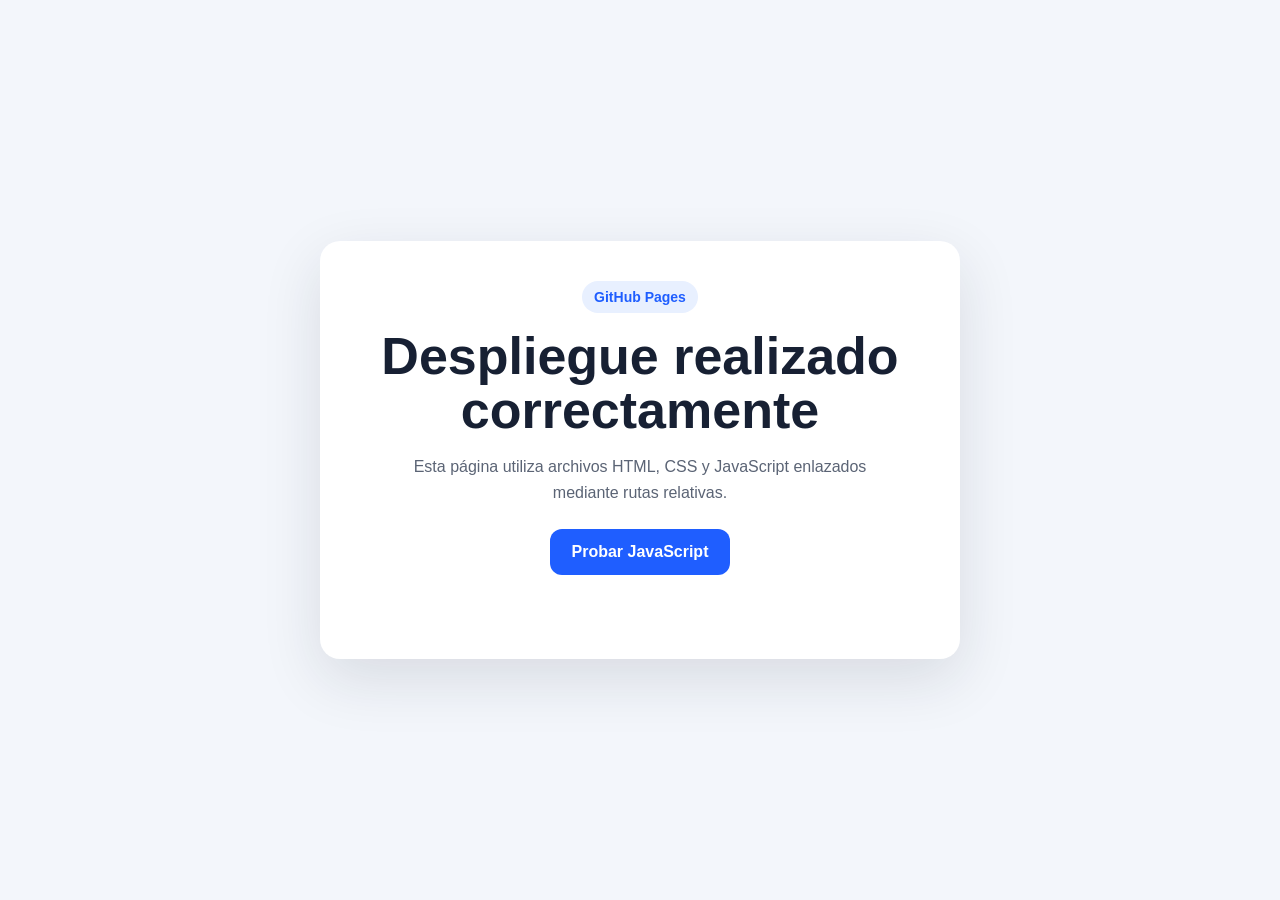
==== index.html @ d0116298 "Add files via upload" ====
<!DOCTYPE html>
<html lang="es">
<head>
  <meta charset="UTF-8">
  <meta name="viewport" content="width=device-width, initial-scale=1.0">
  <meta name="description" content="Página de prueba para desplegar en GitHub Pages">
  <title>Prueba GitHub Pages</title>

  <!-- Ruta relativa compatible con GitHub Pages -->
  <link rel="stylesheet" href="./styles.css">
</head>
<body>
  <main class="container">
    <section class="card">
      <span class="badge">GitHub Pages</span>
      <h1>Despliegue realizado correctamente</h1>
      <p>
        Esta página utiliza archivos HTML, CSS y JavaScript enlazados mediante rutas relativas.
      </p>

      <button id="testButton" type="button">
        Probar JavaScript
      </button>

      <p id="message" class="message" aria-live="polite"></p>
    </section>
  </main>

  <!-- Ruta relativa compatible con GitHub Pages -->
  <script src="./script.js"></script>
</body>
</html>
---- styles.css ----
* {
  box-sizing: border-box;
}

:root {
  font-family: Arial, Helvetica, sans-serif;
  color: #172033;
  background: #f3f6fb;
}

body {
  margin: 0;
  min-height: 100vh;
}

.container {
  min-height: 100vh;
  display: grid;
  place-items: center;
  padding: 24px;
}

.card {
  width: min(100%, 640px);
  padding: 40px;
  border-radius: 20px;
  background: #ffffff;
  box-shadow: 0 20px 60px rgba(23, 32, 51, 0.12);
  text-align: center;
}

.badge {
  display: inline-block;
  margin-bottom: 16px;
  padding: 8px 12px;
  border-radius: 999px;
  background: #e8f0ff;
  color: #1f5eff;
  font-size: 14px;
  font-weight: 700;
}

h1 {
  margin: 0 0 16px;
  font-size: clamp(32px, 6vw, 52px);
  line-height: 1.05;
}

p {
  margin: 0 auto 24px;
  max-width: 520px;
  line-height: 1.6;
  color: #5b6475;
}

button {
  padding: 14px 22px;
  border: 0;
  border-radius: 12px;
  background: #1f5eff;
  color: #ffffff;
  font-size: 16px;
  font-weight: 700;
  cursor: pointer;
}

button:hover {
  background: #174bd1;
}

button:focus-visible {
  outline: 3px solid #9bb6ff;
  outline-offset: 3px;
}

.message {
  min-height: 24px;
  margin-top: 20px;
  margin-bottom: 0;
  font-weight: 700;
  color: #16803a;
}
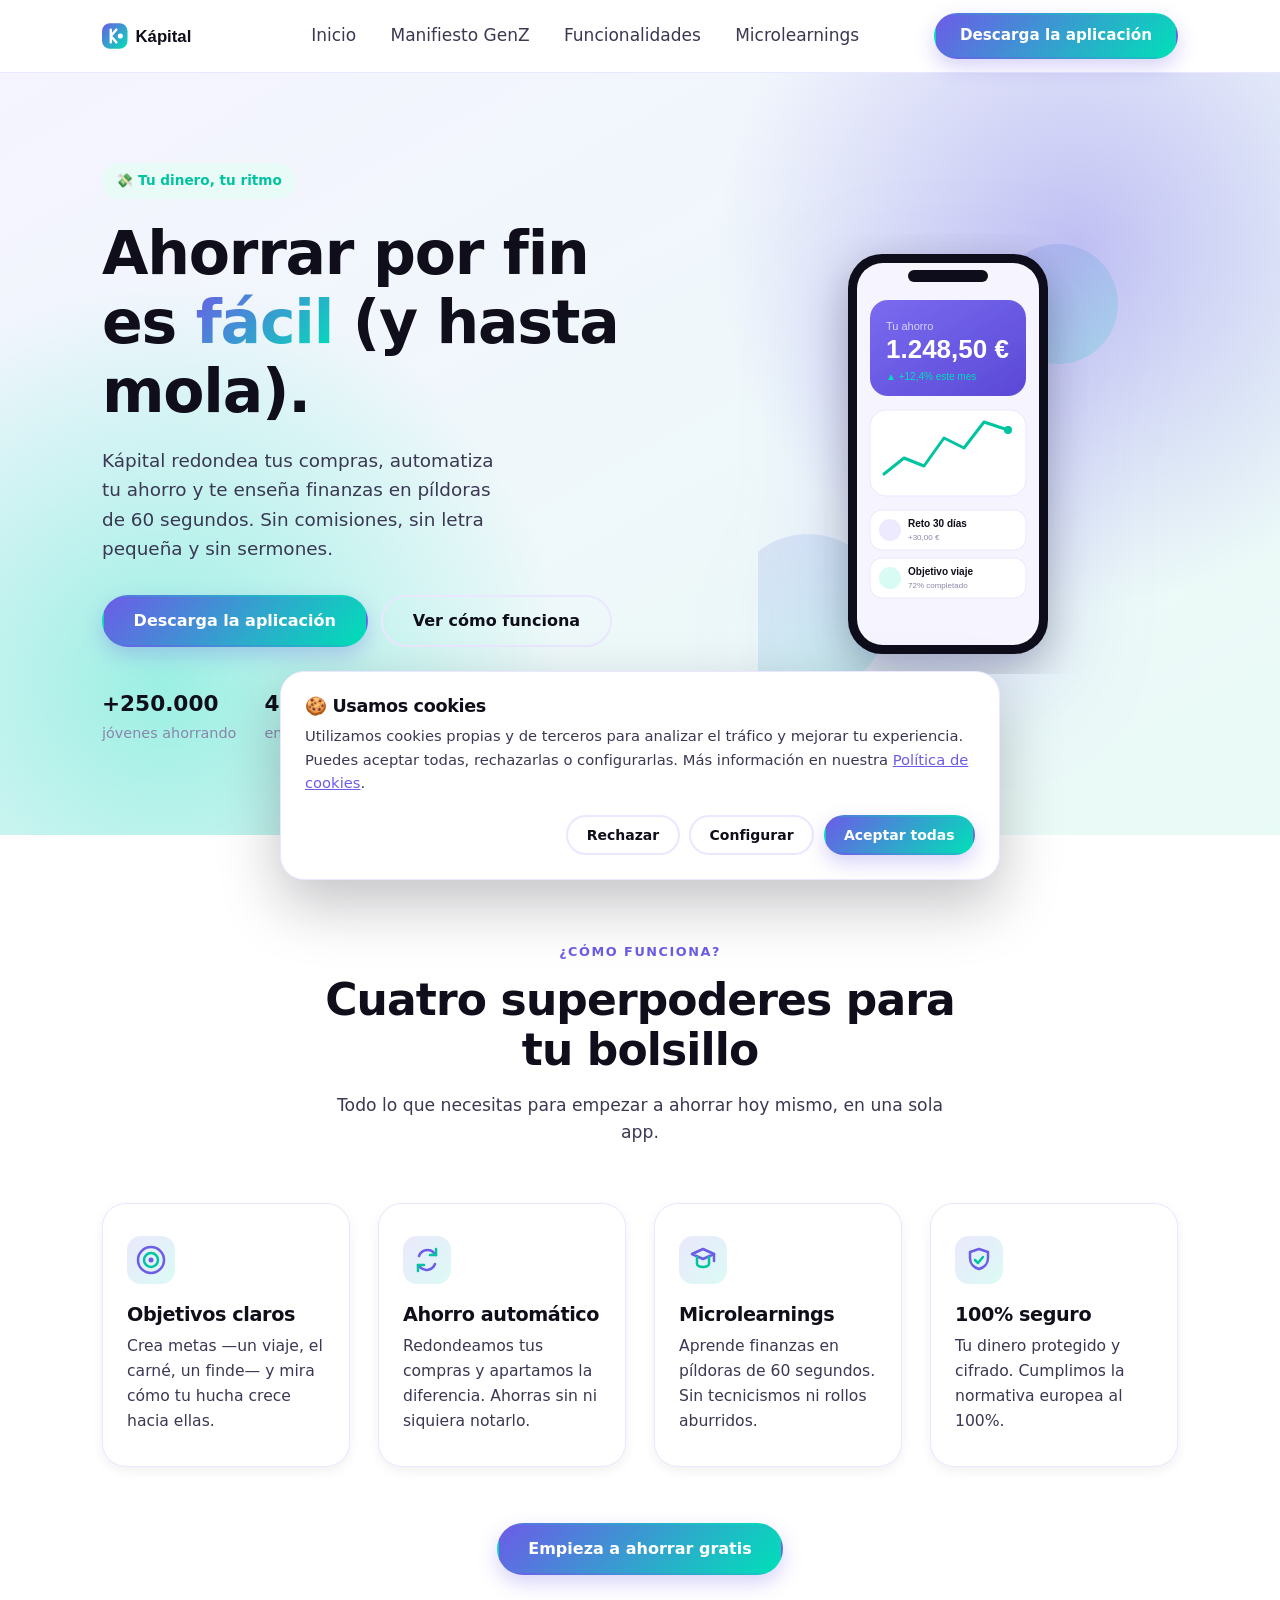
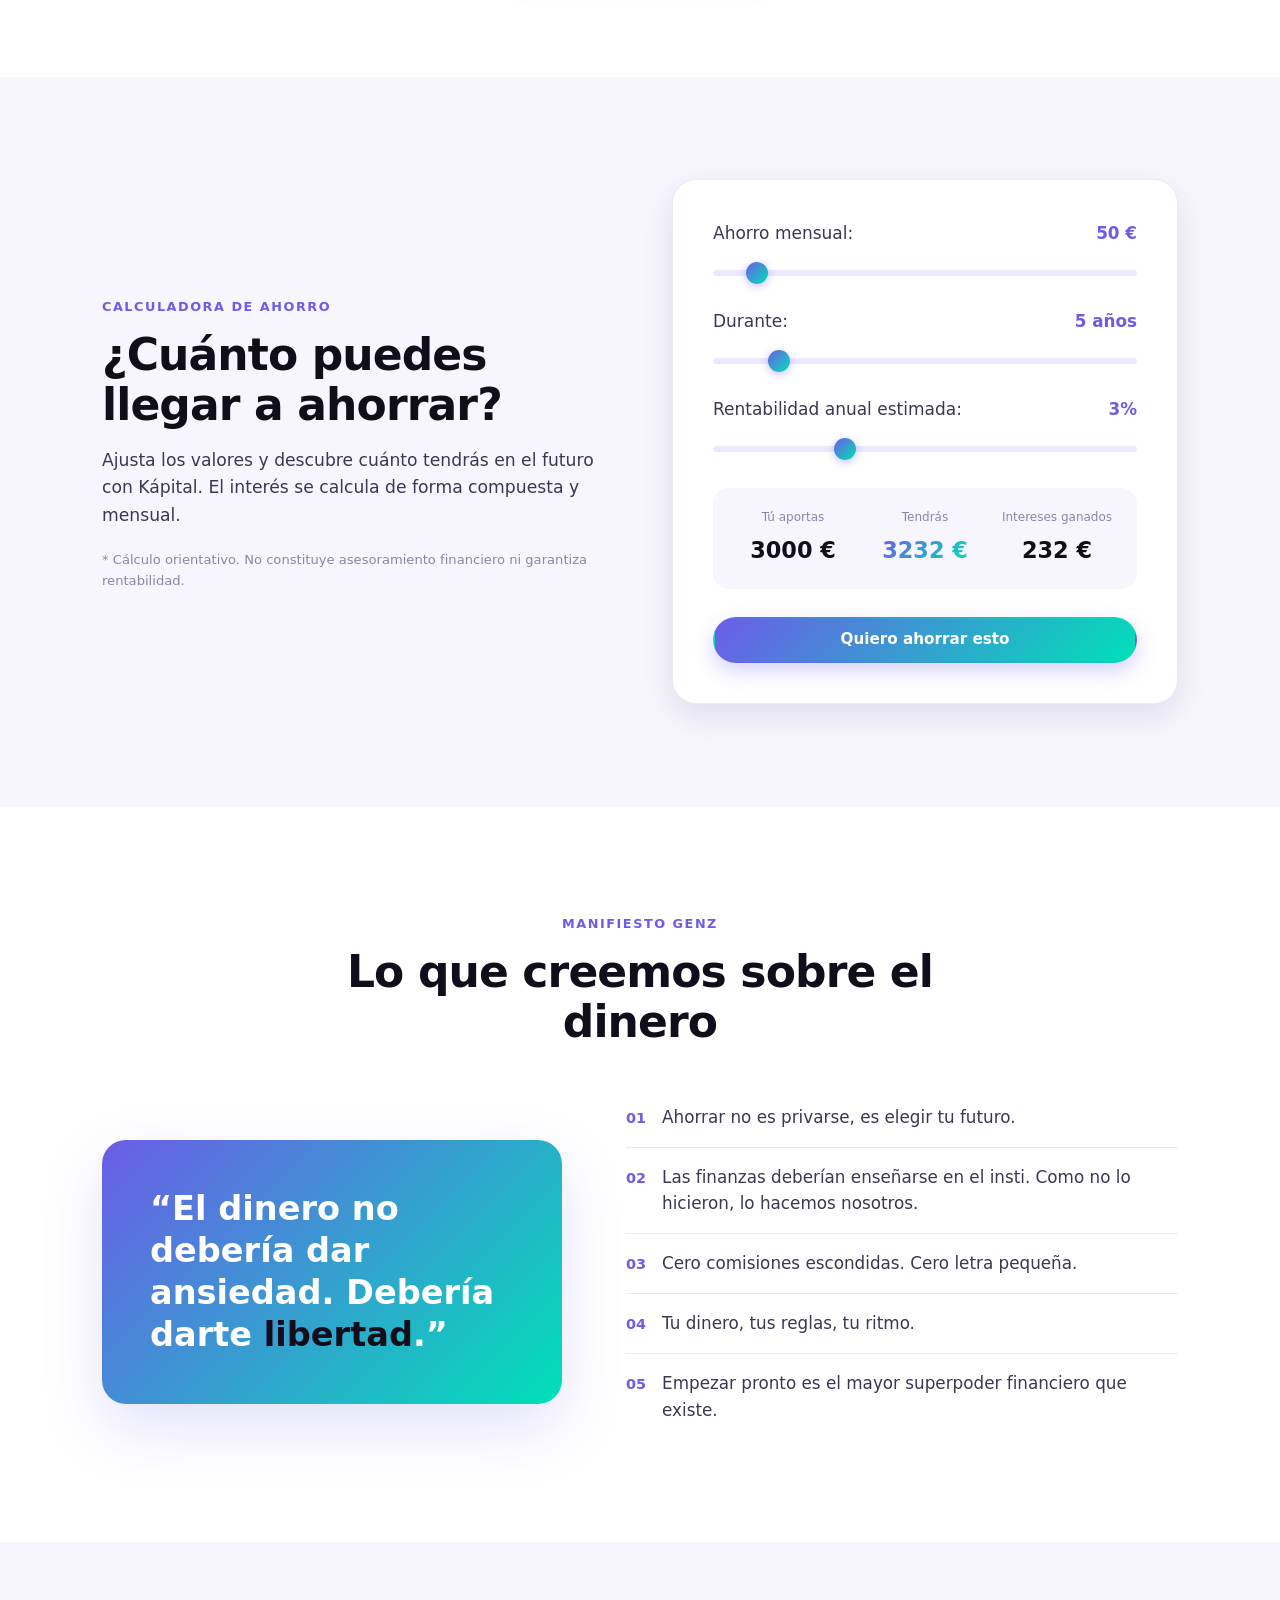
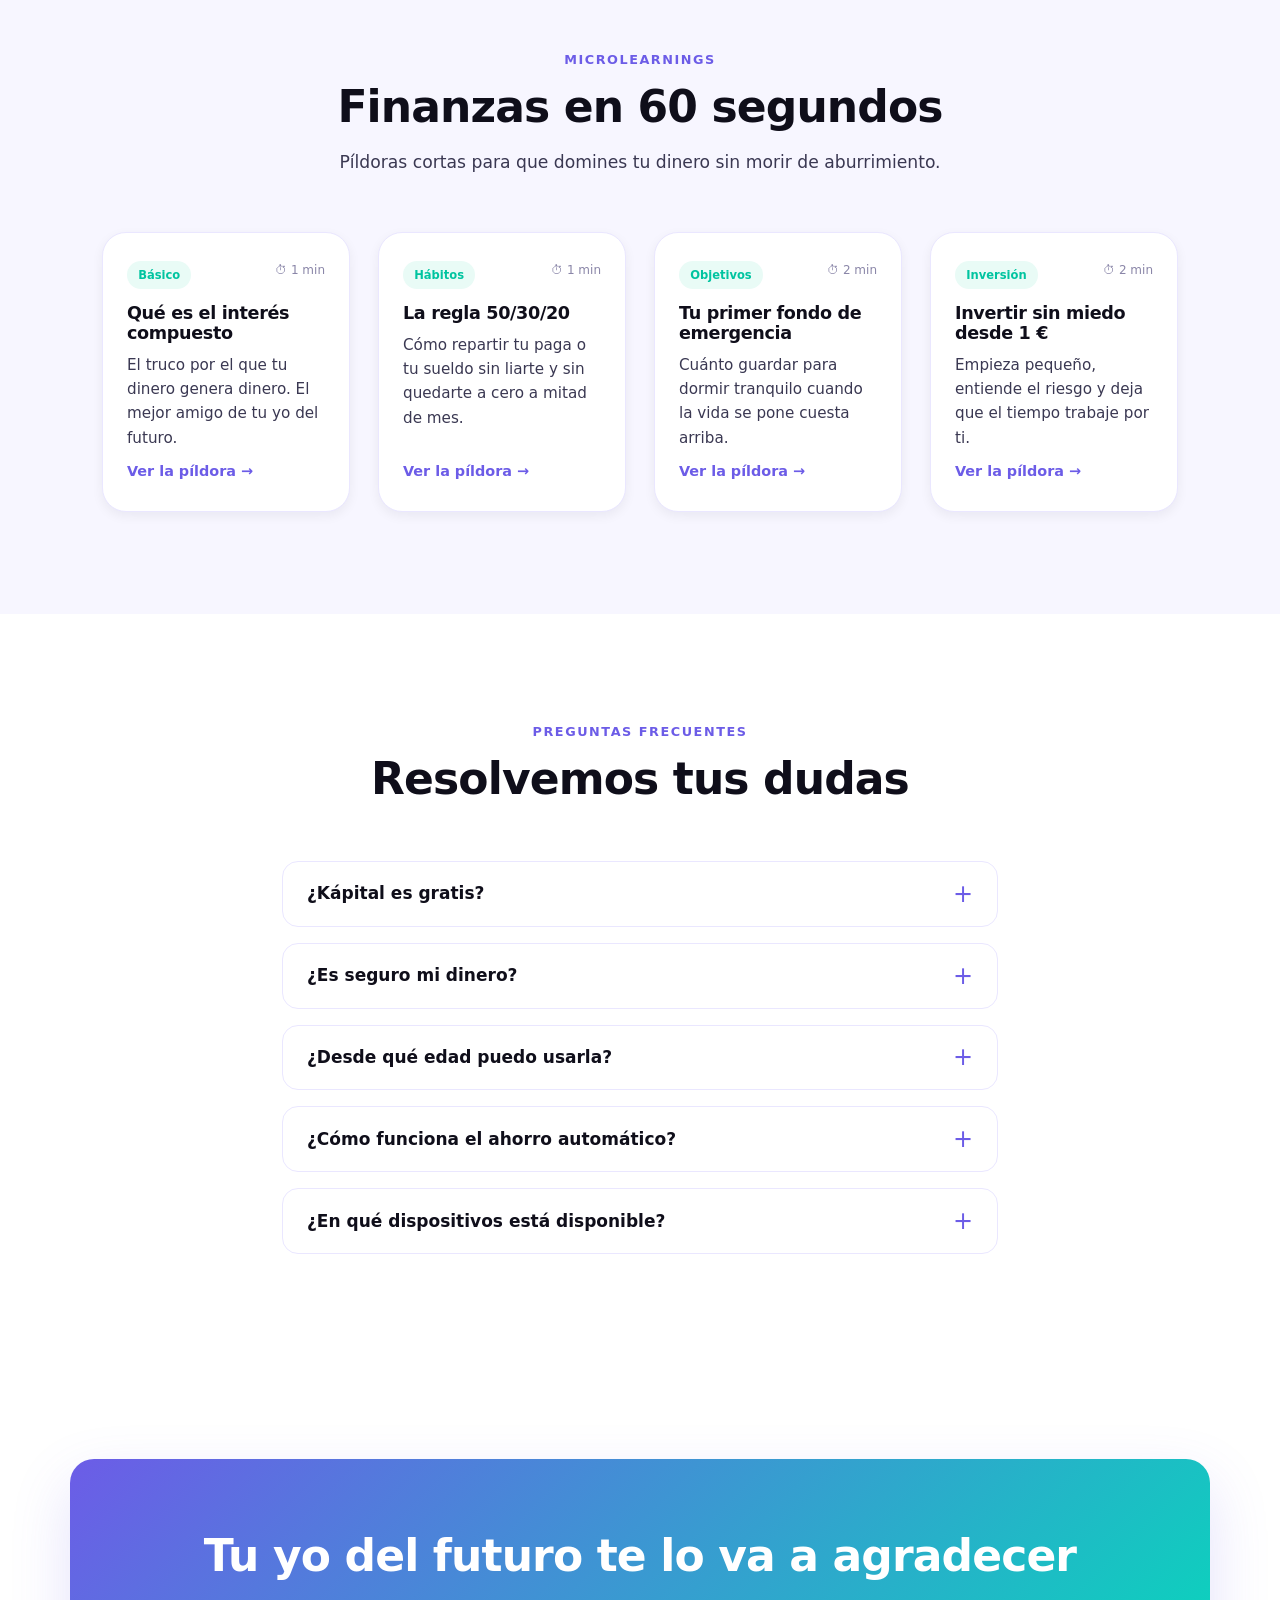
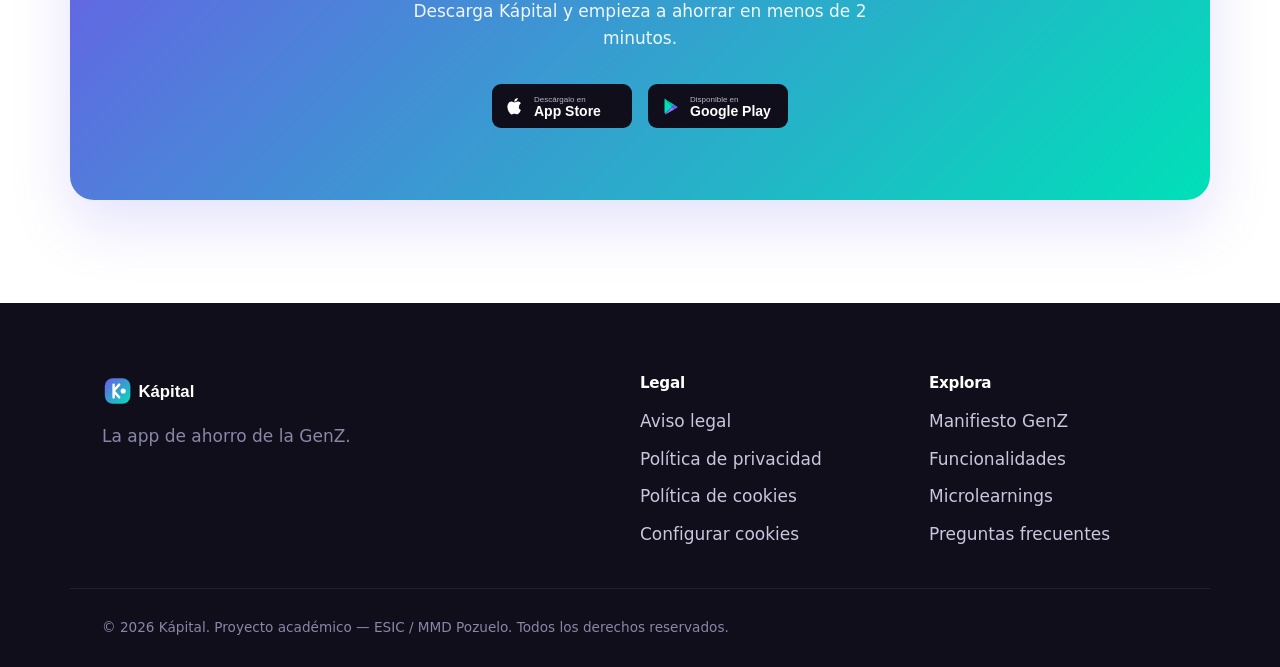
==== commit 8aa7c9ac: "Estructura completa de la landing de Kápital (app de ahorro GenZ) - index.html: one-page con header " ====
--- a/index.html
+++ b/index.html
@@ -1,32 +1,461 @@
 <!DOCTYPE html>
 <html lang="es">
 <head>
+  <!-- ===================================================================
+       META ETIQUETAS
+       =================================================================== -->
   <meta charset="UTF-8">
   <meta name="viewport" content="width=device-width, initial-scale=1.0">
-  <meta name="description" content="Página de prueba para desplegar en GitHub Pages">
-  <title>Prueba GitHub Pages</title>
-
-  <!-- Ruta relativa compatible con GitHub Pages -->
-  <link rel="stylesheet" href="./styles.css">
+  <title>Kápital — La app de ahorro para la GenZ</title>
+  <meta name="description" content="Kápital es la aplicación de ahorro pensada para la GenZ: ahorra sin darte cuenta, aprende con microlearnings y alcanza tus objetivos. Descárgala gratis.">
+  <meta name="theme-color" content="#6C5CE7">
+  <link rel="canonical" href="https://www.kapital.example/">
+
+  <!-- Open Graph / redes sociales -->
+  <meta property="og:type" content="website">
+  <meta property="og:title" content="Kápital — La app de ahorro para la GenZ">
+  <meta property="og:description" content="Ahorra sin darte cuenta, aprende con microlearnings y alcanza tus objetivos.">
+  <meta property="og:image" content="https://www.kapital.example/img/hero-app.svg">
+  <meta property="og:url" content="https://www.kapital.example/">
+  <meta name="twitter:card" content="summary_large_image">
+
+  <!-- Favicon -->
+  <link rel="icon" type="image/svg+xml" href="img/favicon.svg">
+
+  <!-- ===================================================================
+       CONSENT MODE V2 (por defecto DENEGADO — se actualiza tras el consentimiento)
+       Debe cargarse ANTES de cualquier etiqueta de Google (GA4, Ads, GTM).
+       =================================================================== -->
+  <script>
+    window.dataLayer = window.dataLayer || [];
+    function gtag(){ dataLayer.push(arguments); }
+    gtag('consent', 'default', {
+      'ad_storage': 'denied',
+      'ad_user_data': 'denied',
+      'ad_personalization': 'denied',
+      'analytics_storage': 'denied',
+      'functionality_storage': 'denied',
+      'personalization_storage': 'denied',
+      'security_storage': 'granted',
+      'wait_for_update': 500
+    });
+    gtag('set', 'ads_data_redaction', true);
+    gtag('set', 'url_passthrough', true);
+  </script>
+
+  <!-- ===================================================================
+       ANALÍTICA Y PÍXELES DE SEGUIMIENTO
+       Sustituye los identificadores de ejemplo por los reales.
+       Estas etiquetas respetan el Consent Mode configurado arriba.
+       =================================================================== -->
+
+  <!-- Google Tag Manager (recomendado) — sustituye GTM-XXXXXXX
+  <script>(function(w,d,s,l,i){w[l]=w[l]||[];w[l].push({'gtm.start':
+  new Date().getTime(),event:'gtm.js'});var f=d.getElementsByTagName(s)[0],
+  j=d.createElement(s),dl=l!='dataLayer'?'&l='+l:'';j.async=true;j.src=
+  'https://www.googletagmanager.com/gtm.js?id='+i+dl;f.parentNode.insertBefore(j,f);
+  })(window,document,'script','dataLayer','GTM-XXXXXXX');</script>
+  -->
+
+  <!-- Google Analytics 4 (alternativa a GTM) — sustituye G-XXXXXXXXXX
+  <script async src="https://www.googletagmanager.com/gtag/js?id=G-XXXXXXXXXX"></script>
+  <script>gtag('js', new Date()); gtag('config', 'G-XXXXXXXXXX');</script>
+  -->
+
+  <!-- Meta Pixel — sustituye 000000000000000
+  <script>!function(f,b,e,v,n,t,s){...};fbq('init','000000000000000');fbq('track','PageView');</script>
+  -->
+
+  <!-- ===================================================================
+       TIPOGRAFÍAS Y ESTILOS
+       =================================================================== -->
+  <!-- Cuando añadas Poppins a /fonts, descomenta este preload:
+  <link rel="preload" href="fonts/Poppins-SemiBold.woff2" as="font" type="font/woff2" crossorigin> -->
+  <link rel="stylesheet" href="css/styles.css">
 </head>
+
 <body>
-  <main class="container">
-    <section class="card">
-      <span class="badge">GitHub Pages</span>
-      <h1>Despliegue realizado correctamente</h1>
-      <p>
-        Esta página utiliza archivos HTML, CSS y JavaScript enlazados mediante rutas relativas.
-      </p>
-
-      <button id="testButton" type="button">
-        Probar JavaScript
-      </button>
-
-      <p id="message" class="message" aria-live="polite"></p>
+  <!-- Enlace de accesibilidad para saltar al contenido -->
+  <a href="#hero" class="skip-link">Saltar al contenido</a>
+
+  <!-- ===================================================================
+       HEADER / CABECERA
+       Desktop: logotipo · menú de navegación · CTA
+       Móvil:   logotipo · CTA · menú hamburguesa
+       =================================================================== -->
+  <header class="site-header" id="inicio">
+    <div class="container header__inner">
+      <a href="#hero" class="header__logo" aria-label="Inicio — Kápital">
+        <img src="img/logo.svg" alt="Kápital" width="140" height="34">
+      </a>
+
+      <nav class="nav" id="nav-principal" aria-label="Navegación principal">
+        <button class="nav__close" aria-label="Cerrar menú" data-menu-close>&times;</button>
+        <ul class="nav__list">
+          <li><a href="#hero" class="nav__link">Inicio</a></li>
+          <li><a href="#manifiesto" class="nav__link">Manifiesto GenZ</a></li>
+          <li><a href="#funcionalidades" class="nav__link">Funcionalidades</a></li>
+          <li><a href="#microlearnings" class="nav__link">Microlearnings</a></li>
+        </ul>
+      </nav>
+
+      <div class="header__actions">
+        <a href="#descarga" class="btn btn--primary header__cta">Descarga la aplicación</a>
+        <button class="nav__toggle" aria-label="Abrir menú" aria-expanded="false" aria-controls="nav-principal" data-menu-open>
+          <span></span><span></span><span></span>
+        </button>
+      </div>
+    </div>
+  </header>
+
+  <main>
+    <!-- ===================================================================
+         HERO
+         Dos columnas: texto (izquierda) + imagen (derecha)
+         =================================================================== -->
+    <section class="hero" id="hero">
+      <div class="container hero__grid">
+        <div class="hero__content">
+          <span class="badge-pill">💸 Tu dinero, tu ritmo</span>
+          <h1 class="hero__title">Ahorrar por fin es <span class="text-gradient">fácil</span> (y hasta mola).</h1>
+          <p class="hero__text">
+            Kápital redondea tus compras, automatiza tu ahorro y te enseña finanzas
+            en píldoras de 60 segundos. Sin comisiones, sin letra pequeña y sin sermones.
+          </p>
+          <div class="hero__actions">
+            <a href="#descarga" class="btn btn--primary btn--lg">Descarga la aplicación</a>
+            <a href="#funcionalidades" class="btn btn--ghost btn--lg">Ver cómo funciona</a>
+          </div>
+          <ul class="hero__proof">
+            <li><strong>+250.000</strong> jóvenes ahorrando</li>
+            <li><strong>4,8★</strong> en las tiendas</li>
+            <li><strong>0€</strong> de comisiones</li>
+          </ul>
+        </div>
+
+        <div class="hero__media">
+          <img src="img/hero-app.svg" alt="Pantalla de la aplicación Kápital mostrando el ahorro acumulado" width="360" height="440" loading="eager">
+        </div>
+      </div>
+    </section>
+
+    <!-- ===================================================================
+         ¿CÓMO FUNCIONA? / USP — 4 columnas + CTA centrado
+         Cada columna: icono · título · texto
+         =================================================================== -->
+    <section class="usp section" id="funcionalidades">
+      <div class="container">
+        <header class="section__head">
+          <span class="section__eyebrow">¿Cómo funciona?</span>
+          <h2 class="section__title">Cuatro superpoderes para tu bolsillo</h2>
+          <p class="section__subtitle">Todo lo que necesitas para empezar a ahorrar hoy mismo, en una sola app.</p>
+        </header>
+
+        <div class="usp__grid">
+          <article class="usp__card">
+            <img src="img/icon-goals.svg" alt="" class="usp__icon" width="48" height="48" aria-hidden="true">
+            <h3 class="usp__card-title">Objetivos claros</h3>
+            <p class="usp__card-text">Crea metas —un viaje, el carné, un finde— y mira cómo tu hucha crece hacia ellas.</p>
+          </article>
+
+          <article class="usp__card">
+            <img src="img/icon-auto.svg" alt="" class="usp__icon" width="48" height="48" aria-hidden="true">
+            <h3 class="usp__card-title">Ahorro automático</h3>
+            <p class="usp__card-text">Redondeamos tus compras y apartamos la diferencia. Ahorras sin ni siquiera notarlo.</p>
+          </article>
+
+          <article class="usp__card">
+            <img src="img/icon-learn.svg" alt="" class="usp__icon" width="48" height="48" aria-hidden="true">
+            <h3 class="usp__card-title">Microlearnings</h3>
+            <p class="usp__card-text">Aprende finanzas en píldoras de 60 segundos. Sin tecnicismos ni rollos aburridos.</p>
+          </article>
+
+          <article class="usp__card">
+            <img src="img/icon-secure.svg" alt="" class="usp__icon" width="48" height="48" aria-hidden="true">
+            <h3 class="usp__card-title">100% seguro</h3>
+            <p class="usp__card-text">Tu dinero protegido y cifrado. Cumplimos la normativa europea al 100%.</p>
+          </article>
+        </div>
+
+        <div class="usp__cta">
+          <a href="#descarga" class="btn btn--primary btn--lg">Empieza a ahorrar gratis</a>
+        </div>
+      </div>
+    </section>
+
+    <!-- ===================================================================
+         CALCULADORA DE AHORRO
+         =================================================================== -->
+    <section class="calc section section--alt" id="calculadora">
+      <div class="container calc__grid">
+        <div class="calc__intro">
+          <span class="section__eyebrow">Calculadora de ahorro</span>
+          <h2 class="section__title">¿Cuánto puedes llegar a ahorrar?</h2>
+          <p class="section__subtitle">
+            Ajusta los valores y descubre cuánto tendrás en el futuro con Kápital.
+            El interés se calcula de forma compuesta y mensual.
+          </p>
+          <p class="calc__disclaimer">* Cálculo orientativo. No constituye asesoramiento financiero ni garantiza rentabilidad.</p>
+        </div>
+
+        <form class="calc__panel" id="calc-form" novalidate>
+          <div class="calc__field">
+            <label for="calc-monthly">Ahorro mensual: <output id="calc-monthly-out">50 €</output></label>
+            <input type="range" id="calc-monthly" min="10" max="500" step="10" value="50">
+          </div>
+
+          <div class="calc__field">
+            <label for="calc-years">Durante: <output id="calc-years-out">5 años</output></label>
+            <input type="range" id="calc-years" min="1" max="30" step="1" value="5">
+          </div>
+
+          <div class="calc__field">
+            <label for="calc-rate">Rentabilidad anual estimada: <output id="calc-rate-out">3%</output></label>
+            <input type="range" id="calc-rate" min="0" max="10" step="0.5" value="3">
+          </div>
+
+          <div class="calc__result" aria-live="polite">
+            <div class="calc__result-item">
+              <span class="calc__result-label">Tú aportas</span>
+              <strong class="calc__result-value" id="calc-contributed">3.000 €</strong>
+            </div>
+            <div class="calc__result-item calc__result-item--highlight">
+              <span class="calc__result-label">Tendrás</span>
+              <strong class="calc__result-value" id="calc-total">3.242 €</strong>
+            </div>
+            <div class="calc__result-item">
+              <span class="calc__result-label">Intereses ganados</span>
+              <strong class="calc__result-value" id="calc-interest">242 €</strong>
+            </div>
+          </div>
+
+          <a href="#descarga" class="btn btn--primary btn--block">Quiero ahorrar esto</a>
+        </form>
+      </div>
+    </section>
+
+    <!-- ===================================================================
+         MANIFIESTO GENZ
+         =================================================================== -->
+    <section class="manifesto section" id="manifiesto">
+      <div class="container">
+        <header class="section__head">
+          <span class="section__eyebrow">Manifiesto GenZ</span>
+          <h2 class="section__title">Lo que creemos sobre el dinero</h2>
+        </header>
+
+        <div class="manifesto__grid">
+          <blockquote class="manifesto__quote">
+            <p>“El dinero no debería dar ansiedad. Debería darte <span class="text-gradient">libertad</span>.”</p>
+          </blockquote>
+          <ul class="manifesto__list">
+            <li><span>01</span> Ahorrar no es privarse, es elegir tu futuro.</li>
+            <li><span>02</span> Las finanzas deberían enseñarse en el insti. Como no lo hicieron, lo hacemos nosotros.</li>
+            <li><span>03</span> Cero comisiones escondidas. Cero letra pequeña.</li>
+            <li><span>04</span> Tu dinero, tus reglas, tu ritmo.</li>
+            <li><span>05</span> Empezar pronto es el mayor superpoder financiero que existe.</li>
+          </ul>
+        </div>
+      </div>
+    </section>
+
+    <!-- ===================================================================
+         MICROLEARNINGS
+         =================================================================== -->
+    <section class="learn section section--alt" id="microlearnings">
+      <div class="container">
+        <header class="section__head">
+          <span class="section__eyebrow">Microlearnings</span>
+          <h2 class="section__title">Finanzas en 60 segundos</h2>
+          <p class="section__subtitle">Píldoras cortas para que domines tu dinero sin morir de aburrimiento.</p>
+        </header>
+
+        <div class="learn__grid">
+          <article class="learn__card">
+            <span class="learn__tag">Básico</span>
+            <span class="learn__time">⏱ 1 min</span>
+            <h3 class="learn__title">Qué es el interés compuesto</h3>
+            <p class="learn__text">El truco por el que tu dinero genera dinero. El mejor amigo de tu yo del futuro.</p>
+            <a href="#descarga" class="learn__link">Ver la píldora →</a>
+          </article>
+
+          <article class="learn__card">
+            <span class="learn__tag">Hábitos</span>
+            <span class="learn__time">⏱ 1 min</span>
+            <h3 class="learn__title">La regla 50/30/20</h3>
+            <p class="learn__text">Cómo repartir tu paga o tu sueldo sin liarte y sin quedarte a cero a mitad de mes.</p>
+            <a href="#descarga" class="learn__link">Ver la píldora →</a>
+          </article>
+
+          <article class="learn__card">
+            <span class="learn__tag">Objetivos</span>
+            <span class="learn__time">⏱ 2 min</span>
+            <h3 class="learn__title">Tu primer fondo de emergencia</h3>
+            <p class="learn__text">Cuánto guardar para dormir tranquilo cuando la vida se pone cuesta arriba.</p>
+            <a href="#descarga" class="learn__link">Ver la píldora →</a>
+          </article>
+
+          <article class="learn__card">
+            <span class="learn__tag">Inversión</span>
+            <span class="learn__time">⏱ 2 min</span>
+            <h3 class="learn__title">Invertir sin miedo desde 1 €</h3>
+            <p class="learn__text">Empieza pequeño, entiende el riesgo y deja que el tiempo trabaje por ti.</p>
+            <a href="#descarga" class="learn__link">Ver la píldora →</a>
+          </article>
+        </div>
+      </div>
+    </section>
+
+    <!-- ===================================================================
+         PREGUNTAS FRECUENTES (acordeón)
+         =================================================================== -->
+    <section class="faq section" id="faq">
+      <div class="container container--narrow">
+        <header class="section__head">
+          <span class="section__eyebrow">Preguntas frecuentes</span>
+          <h2 class="section__title">Resolvemos tus dudas</h2>
+        </header>
+
+        <div class="faq__list">
+          <details class="faq__item">
+            <summary class="faq__question">¿Kápital es gratis?</summary>
+            <div class="faq__answer"><p>Sí. Abrir tu cuenta y ahorrar es 100% gratuito. No cobramos comisiones de mantenimiento ni por retirar tu dinero.</p></div>
+          </details>
+
+          <details class="faq__item">
+            <summary class="faq__question">¿Es seguro mi dinero?</summary>
+            <div class="faq__answer"><p>Tu dinero está protegido y cifrado, y operamos cumpliendo la normativa europea de protección de datos y de servicios de pago.</p></div>
+          </details>
+
+          <details class="faq__item">
+            <summary class="faq__question">¿Desde qué edad puedo usarla?</summary>
+            <div class="faq__answer"><p>Puedes usar Kápital a partir de los 14 años con autorización de tus tutores legales, y de forma autónoma a partir de los 18.</p></div>
+          </details>
+
+          <details class="faq__item">
+            <summary class="faq__question">¿Cómo funciona el ahorro automático?</summary>
+            <div class="faq__answer"><p>Redondeamos cada compra al euro superior y apartamos la diferencia en tu hucha. Tú decides cuándo retirarla, sin penalizaciones.</p></div>
+          </details>
+
+          <details class="faq__item">
+            <summary class="faq__question">¿En qué dispositivos está disponible?</summary>
+            <div class="faq__answer"><p>Kápital está disponible para iOS y Android. Descárgala gratis desde la App Store o Google Play.</p></div>
+          </details>
+        </div>
+      </div>
+    </section>
+
+    <!-- ===================================================================
+         CTA FINAL / DESCARGA
+         =================================================================== -->
+    <section class="download section" id="descarga">
+      <div class="container download__inner">
+        <h2 class="download__title">Tu yo del futuro te lo va a agradecer</h2>
+        <p class="download__text">Descarga Kápital y empieza a ahorrar en menos de 2 minutos.</p>
+        <div class="download__badges">
+          <a href="#" aria-label="Descargar en la App Store"><img src="img/badge-appstore.svg" alt="Descargar en la App Store" width="140" height="44"></a>
+          <a href="#" aria-label="Disponible en Google Play"><img src="img/badge-googleplay.svg" alt="Disponible en Google Play" width="140" height="44"></a>
+        </div>
+      </div>
     </section>
   </main>
 
-  <!-- Ruta relativa compatible con GitHub Pages -->
-  <script src="./script.js"></script>
+  <!-- ===================================================================
+       FOOTER / PIE DE PÁGINA
+       Logotipo · enlaces legales
+       =================================================================== -->
+  <footer class="site-footer">
+    <div class="container site-footer__inner">
+      <div class="site-footer__brand">
+        <img src="img/logo-white.svg" alt="Kápital" width="140" height="34">
+        <p class="site-footer__tagline">La app de ahorro de la GenZ.</p>
+      </div>
+
+      <nav class="site-footer__nav" aria-label="Enlaces legales">
+        <h3 class="site-footer__heading">Legal</h3>
+        <ul>
+          <li><a href="aviso-legal.html">Aviso legal</a></li>
+          <li><a href="politica-privacidad.html">Política de privacidad</a></li>
+          <li><a href="politica-cookies.html">Política de cookies</a></li>
+          <li><a href="#" data-cookie-settings>Configurar cookies</a></li>
+        </ul>
+      </nav>
+
+      <nav class="site-footer__nav" aria-label="Navegación">
+        <h3 class="site-footer__heading">Explora</h3>
+        <ul>
+          <li><a href="#manifiesto">Manifiesto GenZ</a></li>
+          <li><a href="#funcionalidades">Funcionalidades</a></li>
+          <li><a href="#microlearnings">Microlearnings</a></li>
+          <li><a href="#faq">Preguntas frecuentes</a></li>
+        </ul>
+      </nav>
+    </div>
+
+    <div class="container site-footer__bottom">
+      <p>&copy; <span id="year">2026</span> Kápital. Proyecto académico — ESIC / MMD Pozuelo. Todos los derechos reservados.</p>
+    </div>
+  </footer>
+
+  <!-- ===================================================================
+       BANNER DE COOKIES (RGPD + Consent Mode V2)
+       =================================================================== -->
+  <div class="cookie-banner" id="cookie-banner" role="dialog" aria-live="polite" aria-label="Aviso de cookies" hidden>
+    <div class="cookie-banner__inner">
+      <div class="cookie-banner__text">
+        <h2 class="cookie-banner__title">🍪 Usamos cookies</h2>
+        <p>
+          Utilizamos cookies propias y de terceros para analizar el tráfico y mejorar tu experiencia.
+          Puedes aceptar todas, rechazarlas o configurarlas. Más información en nuestra
+          <a href="politica-cookies.html">Política de cookies</a>.
+        </p>
+      </div>
+      <div class="cookie-banner__actions">
+        <button class="btn btn--ghost" data-cookie="reject">Rechazar</button>
+        <button class="btn btn--ghost" data-cookie="settings">Configurar</button>
+        <button class="btn btn--primary" data-cookie="accept">Aceptar todas</button>
+      </div>
+    </div>
+
+    <!-- Panel de configuración granular -->
+    <div class="cookie-settings" id="cookie-settings" hidden>
+      <h3 class="cookie-settings__title">Configura tus preferencias</h3>
+      <label class="cookie-settings__row">
+        <span>
+          <strong>Necesarias</strong>
+          <small>Imprescindibles para el funcionamiento del sitio. No se pueden desactivar.</small>
+        </span>
+        <input type="checkbox" checked disabled>
+      </label>
+      <label class="cookie-settings__row">
+        <span>
+          <strong>Analíticas</strong>
+          <small>Nos ayudan a entender cómo usas la web (analytics_storage).</small>
+        </span>
+        <input type="checkbox" data-consent="analytics_storage">
+      </label>
+      <label class="cookie-settings__row">
+        <span>
+          <strong>Marketing</strong>
+          <small>Publicidad personalizada (ad_storage, ad_user_data, ad_personalization).</small>
+        </span>
+        <input type="checkbox" data-consent="ad_storage">
+      </label>
+      <label class="cookie-settings__row">
+        <span>
+          <strong>Personalización</strong>
+          <small>Recuerdan tus preferencias (personalization_storage, functionality_storage).</small>
+        </span>
+        <input type="checkbox" data-consent="personalization_storage">
+      </label>
+      <div class="cookie-settings__actions">
+        <button class="btn btn--primary" data-cookie="save">Guardar preferencias</button>
+      </div>
+    </div>
+  </div>
+
+  <!-- Scripts -->
+  <script src="js/cookies.js"></script>
+  <script src="js/main.js"></script>
 </body>
 </html>
--- a/css/styles.css
+++ b/css/styles.css
@@ -0,0 +1,447 @@
+/* ===================================================================
+   KÁPITAL — Hoja de estilos principal
+   Índice:
+   1. Tipografías (@font-face)
+   2. Variables (custom properties)
+   3. Reset y base
+   4. Utilidades y layout
+   5. Botones
+   6. Header y navegación
+   7. Hero
+   8. USP / ¿Cómo funciona?
+   9. Calculadora
+   10. Manifiesto
+   11. Microlearnings
+   12. FAQ
+   13. Descarga (CTA final)
+   14. Footer
+   15. Banner de cookies
+   16. Responsive
+   =================================================================== */
+
+/* 1. TIPOGRAFÍAS ----------------------------------------------------
+   Coloca los archivos .woff2 en la carpeta /fonts y descomenta.
+   Mientras tanto se usa una pila de fuentes del sistema muy legible. */
+/*
+@font-face {
+  font-family: 'Poppins';
+  src: url('../fonts/Poppins-Regular.woff2') format('woff2');
+  font-weight: 400; font-style: normal; font-display: swap;
+}
+@font-face {
+  font-family: 'Poppins';
+  src: url('../fonts/Poppins-SemiBold.woff2') format('woff2');
+  font-weight: 600; font-style: normal; font-display: swap;
+}
+@font-face {
+  font-family: 'Poppins';
+  src: url('../fonts/Poppins-Bold.woff2') format('woff2');
+  font-weight: 700; font-style: normal; font-display: swap;
+}
+*/
+
+/* 2. VARIABLES ------------------------------------------------------ */
+:root {
+  --purple: #6C5CE7;
+  --purple-dark: #5A49D6;
+  --mint: #00E0B8;
+  --mint-dark: #00C4A0;
+  --ink: #0F0E1A;
+  --ink-soft: #3A3852;
+  --muted: #8A86A8;
+  --line: #EAE7FF;
+  --bg: #FFFFFF;
+  --bg-alt: #F7F6FF;
+  --bg-mint: #E9FBF6;
+  --white: #FFFFFF;
+
+  --gradient: linear-gradient(135deg, var(--purple) 0%, var(--mint) 100%);
+
+  --font: 'Poppins', system-ui, -apple-system, 'Segoe UI', Roboto, Helvetica, Arial, sans-serif;
+
+  --radius: 16px;
+  --radius-lg: 24px;
+  --radius-pill: 999px;
+  --shadow-sm: 0 4px 12px rgba(15, 14, 26, 0.06);
+  --shadow: 0 12px 32px rgba(15, 14, 26, 0.10);
+  --shadow-lg: 0 24px 60px rgba(108, 92, 231, 0.18);
+
+  --container: 1140px;
+  --gap: clamp(1rem, 3vw, 2rem);
+  --section-y: clamp(3.5rem, 8vw, 6.5rem);
+}
+
+/* 3. RESET Y BASE --------------------------------------------------- */
+*, *::before, *::after { box-sizing: border-box; }
+* { margin: 0; }
+
+html { scroll-behavior: smooth; -webkit-text-size-adjust: 100%; }
+
+body {
+  font-family: var(--font);
+  color: var(--ink);
+  background: var(--bg);
+  line-height: 1.6;
+  font-size: clamp(1rem, 0.96rem + 0.2vw, 1.0625rem);
+  -webkit-font-smoothing: antialiased;
+  text-rendering: optimizeLegibility;
+}
+
+img { max-width: 100%; display: block; height: auto; }
+a { color: inherit; text-decoration: none; }
+button { font: inherit; cursor: pointer; }
+
+h1, h2, h3 { line-height: 1.15; font-weight: 700; letter-spacing: -0.02em; }
+
+:focus-visible { outline: 3px solid var(--purple); outline-offset: 3px; border-radius: 4px; }
+
+.skip-link {
+  position: absolute; left: -999px; top: 0; z-index: 1000;
+  background: var(--ink); color: #fff; padding: .75rem 1.25rem; border-radius: 0 0 8px 0;
+}
+.skip-link:focus { left: 0; }
+
+.text-gradient {
+  background: var(--gradient);
+  -webkit-background-clip: text; background-clip: text;
+  -webkit-text-fill-color: transparent; color: transparent;
+}
+
+/* 4. UTILIDADES Y LAYOUT ------------------------------------------- */
+.container {
+  width: 100%;
+  max-width: var(--container);
+  margin-inline: auto;
+  padding-inline: clamp(1.25rem, 4vw, 2rem);
+}
+.container--narrow { max-width: 780px; }
+
+.section { padding-block: var(--section-y); }
+.section--alt { background: var(--bg-alt); }
+
+.section__head { text-align: center; max-width: 640px; margin: 0 auto clamp(2rem, 5vw, 3.5rem); }
+.section__eyebrow {
+  display: inline-block; font-weight: 600; font-size: .8rem; letter-spacing: .12em;
+  text-transform: uppercase; color: var(--purple); margin-bottom: .75rem;
+}
+.section__title { font-size: clamp(1.75rem, 1.2rem + 2.4vw, 2.75rem); }
+.section__subtitle { color: var(--ink-soft); margin-top: 1rem; font-size: 1.075rem; }
+
+.badge-pill {
+  display: inline-flex; align-items: center; gap: .4rem;
+  background: var(--bg-mint); color: var(--mint-dark);
+  font-weight: 600; font-size: .85rem;
+  padding: .45rem .9rem; border-radius: var(--radius-pill);
+}
+
+/* 5. BOTONES -------------------------------------------------------- */
+.btn {
+  display: inline-flex; align-items: center; justify-content: center; gap: .5rem;
+  font-weight: 600; font-size: .95rem; line-height: 1;
+  padding: .85rem 1.5rem; border: 2px solid transparent; border-radius: var(--radius-pill);
+  transition: transform .15s ease, box-shadow .2s ease, background .2s ease, color .2s ease;
+  white-space: nowrap;
+}
+.btn:hover { transform: translateY(-2px); }
+.btn:active { transform: translateY(0); }
+
+.btn--primary { background: var(--gradient); color: #fff; box-shadow: 0 8px 20px rgba(108,92,231,.28); }
+.btn--primary:hover { box-shadow: var(--shadow-lg); }
+
+.btn--ghost { background: transparent; color: var(--ink); border-color: var(--line); }
+.btn--ghost:hover { border-color: var(--purple); color: var(--purple); }
+
+.btn--lg { padding: 1rem 1.85rem; font-size: 1rem; }
+.btn--block { width: 100%; }
+
+/* 6. HEADER Y NAVEGACIÓN ------------------------------------------- */
+.site-header {
+  position: sticky; top: 0; z-index: 100;
+  background: rgba(255,255,255,.96);
+  border-bottom: 1px solid var(--line);
+}
+/* Nota: se evita `backdrop-filter` a propósito. Cualquier filtro/transform en
+   la cabecera convertiría a esta en el bloque contenedor de sus descendientes
+   `position: fixed` (el menú móvil), rompiendo el overlay a pantalla completa. */
+.header__inner {
+  display: flex; align-items: center; justify-content: space-between; gap: 1.5rem;
+  min-height: 72px;
+}
+.header__logo img { height: 32px; width: auto; }
+.header__actions { display: flex; align-items: center; gap: 1rem; }
+
+.nav__list { display: flex; align-items: center; gap: .35rem; list-style: none; padding: 0; }
+.nav__link {
+  display: block; padding: .55rem .9rem; border-radius: var(--radius-pill);
+  font-weight: 500; color: var(--ink-soft); transition: background .2s, color .2s;
+}
+.nav__link:hover { background: var(--bg-alt); color: var(--purple); }
+
+.nav__toggle { display: none; }
+.nav__close { display: none; }
+
+/* 7. HERO ----------------------------------------------------------- */
+.hero {
+  background-image: url('../img/hero-bg.svg');
+  background-size: cover; background-position: center;
+  padding-block: clamp(3rem, 7vw, 6rem);
+}
+.hero__grid {
+  display: grid; grid-template-columns: 1.05fr .95fr; align-items: center; gap: clamp(2rem, 5vw, 4rem);
+}
+.hero__title { font-size: clamp(2.1rem, 1.2rem + 3.6vw, 3.75rem); margin: 1.25rem 0; }
+.hero__text { font-size: 1.15rem; color: var(--ink-soft); max-width: 34ch; }
+.hero__actions { display: flex; flex-wrap: wrap; gap: .85rem; margin-top: 2rem; }
+.hero__proof {
+  display: flex; flex-wrap: wrap; gap: 1.75rem; list-style: none; padding: 0; margin-top: 2.5rem;
+  color: var(--muted); font-size: .9rem;
+}
+.hero__proof strong { display: block; color: var(--ink); font-size: 1.35rem; }
+.hero__media { display: flex; justify-content: center; }
+.hero__media img { filter: drop-shadow(0 30px 50px rgba(108,92,231,.22)); }
+
+/* 8. USP ------------------------------------------------------------ */
+.usp__grid {
+  display: grid; grid-template-columns: repeat(4, 1fr); gap: clamp(1rem, 2.5vw, 1.75rem);
+}
+.usp__card {
+  background: var(--bg); border: 1px solid var(--line); border-radius: var(--radius-lg);
+  padding: 2rem 1.5rem; box-shadow: var(--shadow-sm);
+  transition: transform .2s ease, box-shadow .2s ease;
+}
+.usp__card:hover { transform: translateY(-6px); box-shadow: var(--shadow); }
+.usp__icon { width: 48px; height: 48px; margin-bottom: 1.25rem; }
+.usp__card-title { font-size: 1.2rem; margin-bottom: .5rem; }
+.usp__card-text { color: var(--ink-soft); font-size: .975rem; }
+.usp__cta { text-align: center; margin-top: clamp(2.5rem, 5vw, 3.5rem); }
+
+/* 9. CALCULADORA --------------------------------------------------- */
+.calc__grid {
+  display: grid; grid-template-columns: 1fr 1fr; align-items: center; gap: clamp(2rem, 5vw, 4rem);
+}
+.calc__disclaimer { color: var(--muted); font-size: .82rem; margin-top: 1.25rem; }
+.calc__panel {
+  background: var(--white); border: 1px solid var(--line); border-radius: var(--radius-lg);
+  padding: clamp(1.5rem, 4vw, 2.5rem); box-shadow: var(--shadow);
+}
+.calc__field { margin-bottom: 1.5rem; }
+.calc__field label {
+  display: flex; justify-content: space-between; align-items: baseline;
+  font-weight: 500; margin-bottom: .6rem; color: var(--ink-soft);
+}
+.calc__field output { font-weight: 700; color: var(--purple); font-size: 1.05rem; }
+
+input[type="range"] {
+  -webkit-appearance: none; appearance: none; width: 100%; height: 6px;
+  background: var(--line); border-radius: var(--radius-pill); outline-offset: 6px;
+}
+input[type="range"]::-webkit-slider-thumb {
+  -webkit-appearance: none; appearance: none; width: 22px; height: 22px; border-radius: 50%;
+  background: var(--gradient); cursor: pointer; box-shadow: 0 2px 8px rgba(108,92,231,.4);
+}
+input[type="range"]::-moz-range-thumb {
+  width: 22px; height: 22px; border: none; border-radius: 50%;
+  background: var(--purple); cursor: pointer;
+}
+
+.calc__result {
+  display: grid; grid-template-columns: repeat(3, 1fr); gap: .75rem;
+  background: var(--bg-alt); border-radius: var(--radius); padding: 1.25rem; margin: 1.75rem 0;
+}
+.calc__result-item { text-align: center; }
+.calc__result-label { display: block; font-size: .75rem; color: var(--muted); margin-bottom: .35rem; }
+.calc__result-value { font-size: clamp(1.1rem, 2.5vw, 1.4rem); }
+.calc__result-item--highlight .calc__result-value {
+  background: var(--gradient); -webkit-background-clip: text; background-clip: text;
+  -webkit-text-fill-color: transparent; color: transparent;
+}
+
+/* 10. MANIFIESTO --------------------------------------------------- */
+.manifesto__grid {
+  display: grid; grid-template-columns: 1fr 1.2fr; gap: clamp(2rem, 5vw, 4rem); align-items: center;
+}
+.manifesto__quote {
+  background: var(--gradient); color: #fff; border-radius: var(--radius-lg);
+  padding: clamp(2rem, 5vw, 3rem); box-shadow: var(--shadow-lg);
+}
+.manifesto__quote p { font-size: clamp(1.5rem, 1rem + 2vw, 2.1rem); font-weight: 700; line-height: 1.25; }
+.manifesto__quote .text-gradient { -webkit-text-fill-color: #0F0E1A; color: #0F0E1A; }
+.manifesto__list { list-style: none; padding: 0; display: grid; gap: 1rem; }
+.manifesto__list li {
+  display: flex; gap: 1rem; align-items: baseline;
+  font-size: 1.05rem; color: var(--ink-soft); padding-bottom: 1rem; border-bottom: 1px solid var(--line);
+}
+.manifesto__list li:last-child { border-bottom: none; }
+.manifesto__list span { font-weight: 700; color: var(--purple); font-size: .9rem; }
+
+/* 11. MICROLEARNINGS ----------------------------------------------- */
+.learn__grid { display: grid; grid-template-columns: repeat(4, 1fr); gap: clamp(1rem, 2.5vw, 1.75rem); }
+.learn__card {
+  position: relative; background: var(--bg); border: 1px solid var(--line);
+  border-radius: var(--radius-lg); padding: 1.75rem 1.5rem;
+  display: flex; flex-direction: column; gap: .6rem; box-shadow: var(--shadow-sm);
+  transition: transform .2s ease, box-shadow .2s ease;
+}
+.learn__card:hover { transform: translateY(-6px); box-shadow: var(--shadow); }
+.learn__tag {
+  align-self: flex-start; background: var(--bg-mint); color: var(--mint-dark);
+  font-size: .72rem; font-weight: 600; padding: .3rem .7rem; border-radius: var(--radius-pill);
+}
+.learn__time { position: absolute; top: 1.75rem; right: 1.5rem; font-size: .75rem; color: var(--muted); }
+.learn__title { font-size: 1.1rem; margin-top: .25rem; }
+.learn__text { color: var(--ink-soft); font-size: .95rem; flex-grow: 1; }
+.learn__link { font-weight: 600; color: var(--purple); font-size: .9rem; }
+.learn__link:hover { text-decoration: underline; }
+
+/* 12. FAQ ----------------------------------------------------------- */
+.faq__list { display: grid; gap: 1rem; }
+.faq__item {
+  background: var(--bg); border: 1px solid var(--line); border-radius: var(--radius);
+  overflow: hidden; transition: box-shadow .2s;
+}
+.faq__item[open] { box-shadow: var(--shadow-sm); }
+.faq__question {
+  list-style: none; cursor: pointer; padding: 1.15rem 1.5rem; font-weight: 600;
+  display: flex; justify-content: space-between; align-items: center; gap: 1rem;
+}
+.faq__question::-webkit-details-marker { display: none; }
+.faq__question::after {
+  content: '+'; font-size: 1.5rem; font-weight: 400; color: var(--purple);
+  transition: transform .2s ease; line-height: 1;
+}
+.faq__item[open] .faq__question::after { transform: rotate(45deg); }
+.faq__answer { padding: 0 1.5rem 1.25rem; color: var(--ink-soft); }
+
+/* 13. DESCARGA ------------------------------------------------------ */
+.download__inner {
+  background: var(--gradient); border-radius: var(--radius-lg); text-align: center;
+  padding: clamp(2.5rem, 7vw, 4.5rem) 1.5rem; color: #fff; box-shadow: var(--shadow-lg);
+}
+.download__title { font-size: clamp(1.75rem, 1.2rem + 2.4vw, 2.75rem); }
+.download__text { margin: 1rem auto 2rem; opacity: .92; max-width: 42ch; }
+.download__badges { display: flex; flex-wrap: wrap; justify-content: center; gap: 1rem; }
+.download__badges img { height: 44px; width: auto; }
+
+/* 14. FOOTER -------------------------------------------------------- */
+.site-footer { background: var(--ink); color: #C9C6DE; padding-top: clamp(3rem, 6vw, 4.5rem); }
+.site-footer__inner {
+  display: grid; grid-template-columns: 2fr 1fr 1fr; gap: 2.5rem;
+  padding-bottom: 2.5rem; border-bottom: 1px solid rgba(255,255,255,.08);
+}
+.site-footer__brand img { height: 32px; margin-bottom: 1rem; }
+.site-footer__tagline { color: var(--muted); max-width: 28ch; }
+.site-footer__heading { color: #fff; font-size: .95rem; margin-bottom: 1rem; }
+.site-footer__nav ul { list-style: none; padding: 0; display: grid; gap: .65rem; }
+.site-footer__nav a { color: #C9C6DE; transition: color .2s; }
+.site-footer__nav a:hover { color: var(--mint); }
+.site-footer__bottom { padding-block: 1.75rem; font-size: .85rem; color: var(--muted); }
+
+/* 15. BANNER DE COOKIES -------------------------------------------- */
+.cookie-banner {
+  position: fixed; left: 50%; bottom: 1.25rem; transform: translateX(-50%);
+  width: min(720px, calc(100% - 2rem)); z-index: 1000;
+  background: var(--white); border: 1px solid var(--line); border-radius: var(--radius-lg);
+  box-shadow: 0 24px 60px rgba(15,14,26,.25); overflow: hidden;
+}
+.cookie-banner[hidden] { display: none; }
+.cookie-banner__inner { padding: 1.5rem; }
+.cookie-banner__title { font-size: 1.1rem; margin-bottom: .5rem; }
+.cookie-banner__text p { font-size: .92rem; color: var(--ink-soft); }
+.cookie-banner__text a { color: var(--purple); text-decoration: underline; }
+.cookie-banner__actions {
+  display: flex; flex-wrap: wrap; gap: .6rem; margin-top: 1.25rem; justify-content: flex-end;
+}
+.cookie-banner__actions .btn { padding: .7rem 1.15rem; font-size: .875rem; }
+
+.cookie-settings { padding: 0 1.5rem 1.5rem; border-top: 1px solid var(--line); }
+.cookie-settings[hidden] { display: none; }
+.cookie-settings__title { font-size: 1rem; margin: 1.25rem 0 1rem; }
+.cookie-settings__row {
+  display: flex; justify-content: space-between; align-items: center; gap: 1rem;
+  padding: .85rem 0; border-bottom: 1px solid var(--line);
+}
+.cookie-settings__row span { display: grid; gap: .2rem; }
+.cookie-settings__row small { color: var(--muted); font-size: .8rem; }
+.cookie-settings__row input[type="checkbox"] { width: 20px; height: 20px; accent-color: var(--purple); flex-shrink: 0; }
+.cookie-settings__actions { margin-top: 1.25rem; text-align: right; }
+
+/* 16. RESPONSIVE --------------------------------------------------- */
+@media (max-width: 960px) {
+  .usp__grid { grid-template-columns: repeat(2, 1fr); }
+  .learn__grid { grid-template-columns: repeat(2, 1fr); }
+  .manifesto__grid { grid-template-columns: 1fr; }
+  .calc__grid { grid-template-columns: 1fr; }
+  .site-footer__inner { grid-template-columns: 1fr 1fr; }
+  .site-footer__brand { grid-column: 1 / -1; }
+}
+
+@media (max-width: 820px) {
+  /* Header móvil: logotipo · CTA · menú hamburguesa */
+  .nav {
+    position: fixed; inset: 0 0 0 auto; width: min(320px, 82vw); z-index: 200;
+    background: var(--white); box-shadow: -12px 0 40px rgba(15,14,26,.2);
+    padding: 5rem 1.5rem 2rem; transform: translateX(100%); transition: transform .3s ease;
+  }
+  .nav.is-open { transform: translateX(0); }
+  .nav__list { flex-direction: column; align-items: stretch; gap: .25rem; }
+  .nav__link { padding: .85rem 1rem; font-size: 1.05rem; }
+  .nav__toggle {
+    display: inline-flex; flex-direction: column; justify-content: center; gap: 5px;
+    width: 44px; height: 44px; padding: 0 10px; background: transparent; border: none;
+  }
+  .nav__toggle span { display: block; height: 2px; background: var(--ink); border-radius: 2px; transition: .3s; }
+  .nav__close {
+    display: block; position: absolute; top: 1rem; right: 1.25rem;
+    background: none; border: none; font-size: 2rem; line-height: 1; color: var(--ink);
+  }
+  body.nav-open { overflow: hidden; }
+  /* z-index por debajo de la cabecera (100) para que el panel del menú,
+     descendiente de la cabecera, quede nítido por encima del overlay. */
+  body.nav-open::after {
+    content: ''; position: fixed; inset: 0; background: rgba(15,14,26,.45); z-index: 90;
+  }
+}
+
+@media (max-width: 680px) {
+  .hero__grid { grid-template-columns: 1fr; text-align: center; }
+  .hero__content { order: 2; }
+  .hero__media { order: 1; }
+  .hero__text, .hero__title { max-width: none; }
+  .hero__actions, .hero__proof { justify-content: center; }
+  .hero__media img { max-width: 260px; }
+  .usp__grid, .learn__grid { grid-template-columns: 1fr; }
+  .calc__result { grid-template-columns: 1fr; gap: 1rem; }
+  .site-footer__inner { grid-template-columns: 1fr; }
+  .cookie-banner__actions { justify-content: stretch; }
+  .cookie-banner__actions .btn { flex: 1; }
+}
+
+@media (max-width: 380px) {
+  .header__cta { padding: .7rem 1rem; font-size: .82rem; }
+}
+
+/* 17. PÁGINAS LEGALES ---------------------------------------------- */
+.legal { padding-block: clamp(2.5rem, 6vw, 4.5rem); }
+.legal__header { text-align: center; margin-bottom: clamp(2rem, 5vw, 3rem); }
+.legal__header h1 { font-size: clamp(1.9rem, 1.2rem + 3vw, 3rem); }
+.legal__updated { color: var(--muted); margin-top: .75rem; font-size: .9rem; }
+.legal__body { max-width: 760px; margin-inline: auto; }
+.legal__body h2 { font-size: 1.4rem; margin: 2.5rem 0 1rem; }
+.legal__body h3 { font-size: 1.1rem; margin: 1.75rem 0 .75rem; }
+.legal__body p, .legal__body li { color: var(--ink-soft); }
+.legal__body ul, .legal__body ol { padding-left: 1.5rem; margin: 1rem 0; display: grid; gap: .5rem; }
+.legal__body a { color: var(--purple); text-decoration: underline; }
+.legal__body table { width: 100%; border-collapse: collapse; margin: 1.5rem 0; font-size: .9rem; }
+.legal__body th, .legal__body td { border: 1px solid var(--line); padding: .7rem .85rem; text-align: left; vertical-align: top; }
+.legal__body th { background: var(--bg-alt); font-weight: 600; color: var(--ink); }
+.legal__note {
+  background: var(--bg-alt); border-left: 4px solid var(--purple);
+  border-radius: 8px; padding: 1rem 1.25rem; margin: 1.5rem 0; font-size: .9rem;
+}
+.legal__back { display: inline-block; margin-top: 2.5rem; font-weight: 600; color: var(--purple); }
+
+/* Respeta la preferencia de movimiento reducido */
+@media (prefers-reduced-motion: reduce) {
+  html { scroll-behavior: auto; }
+  *, *::before, *::after { transition-duration: .001ms !important; animation-duration: .001ms !important; }
+}
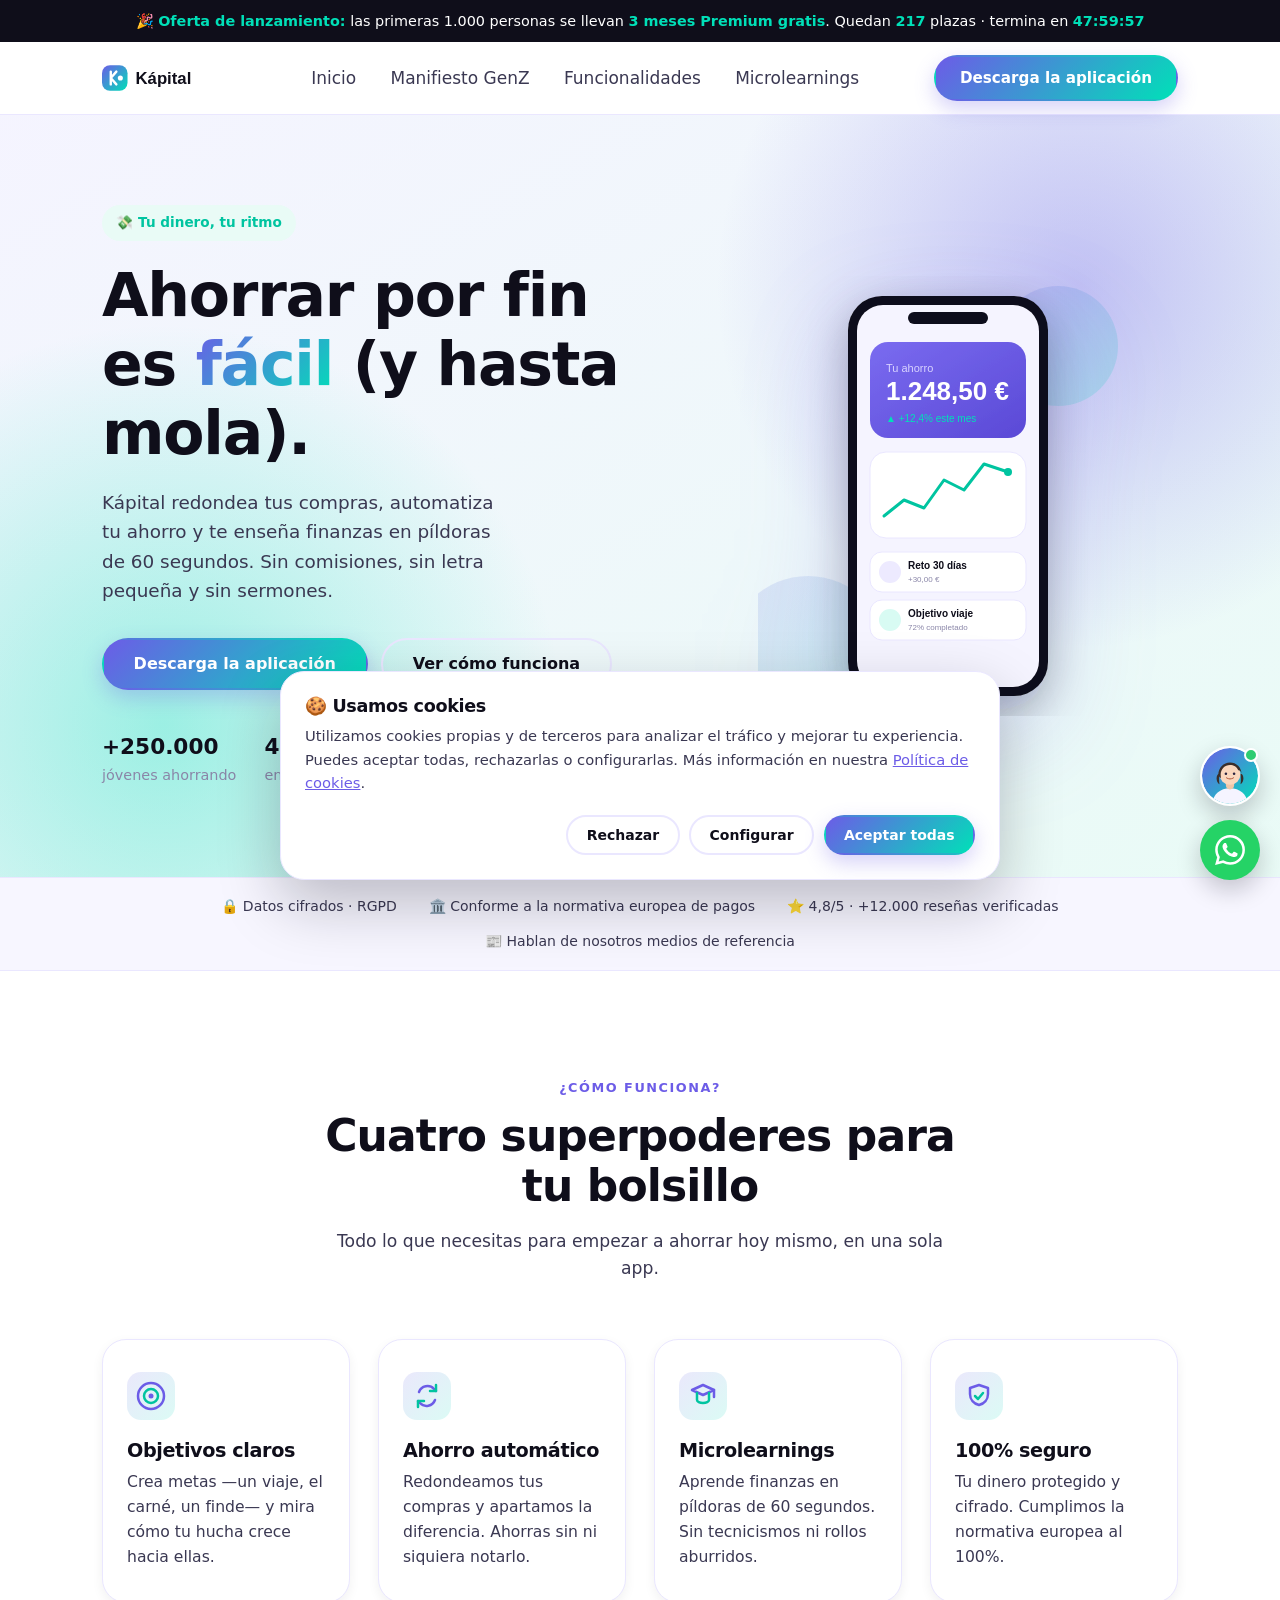
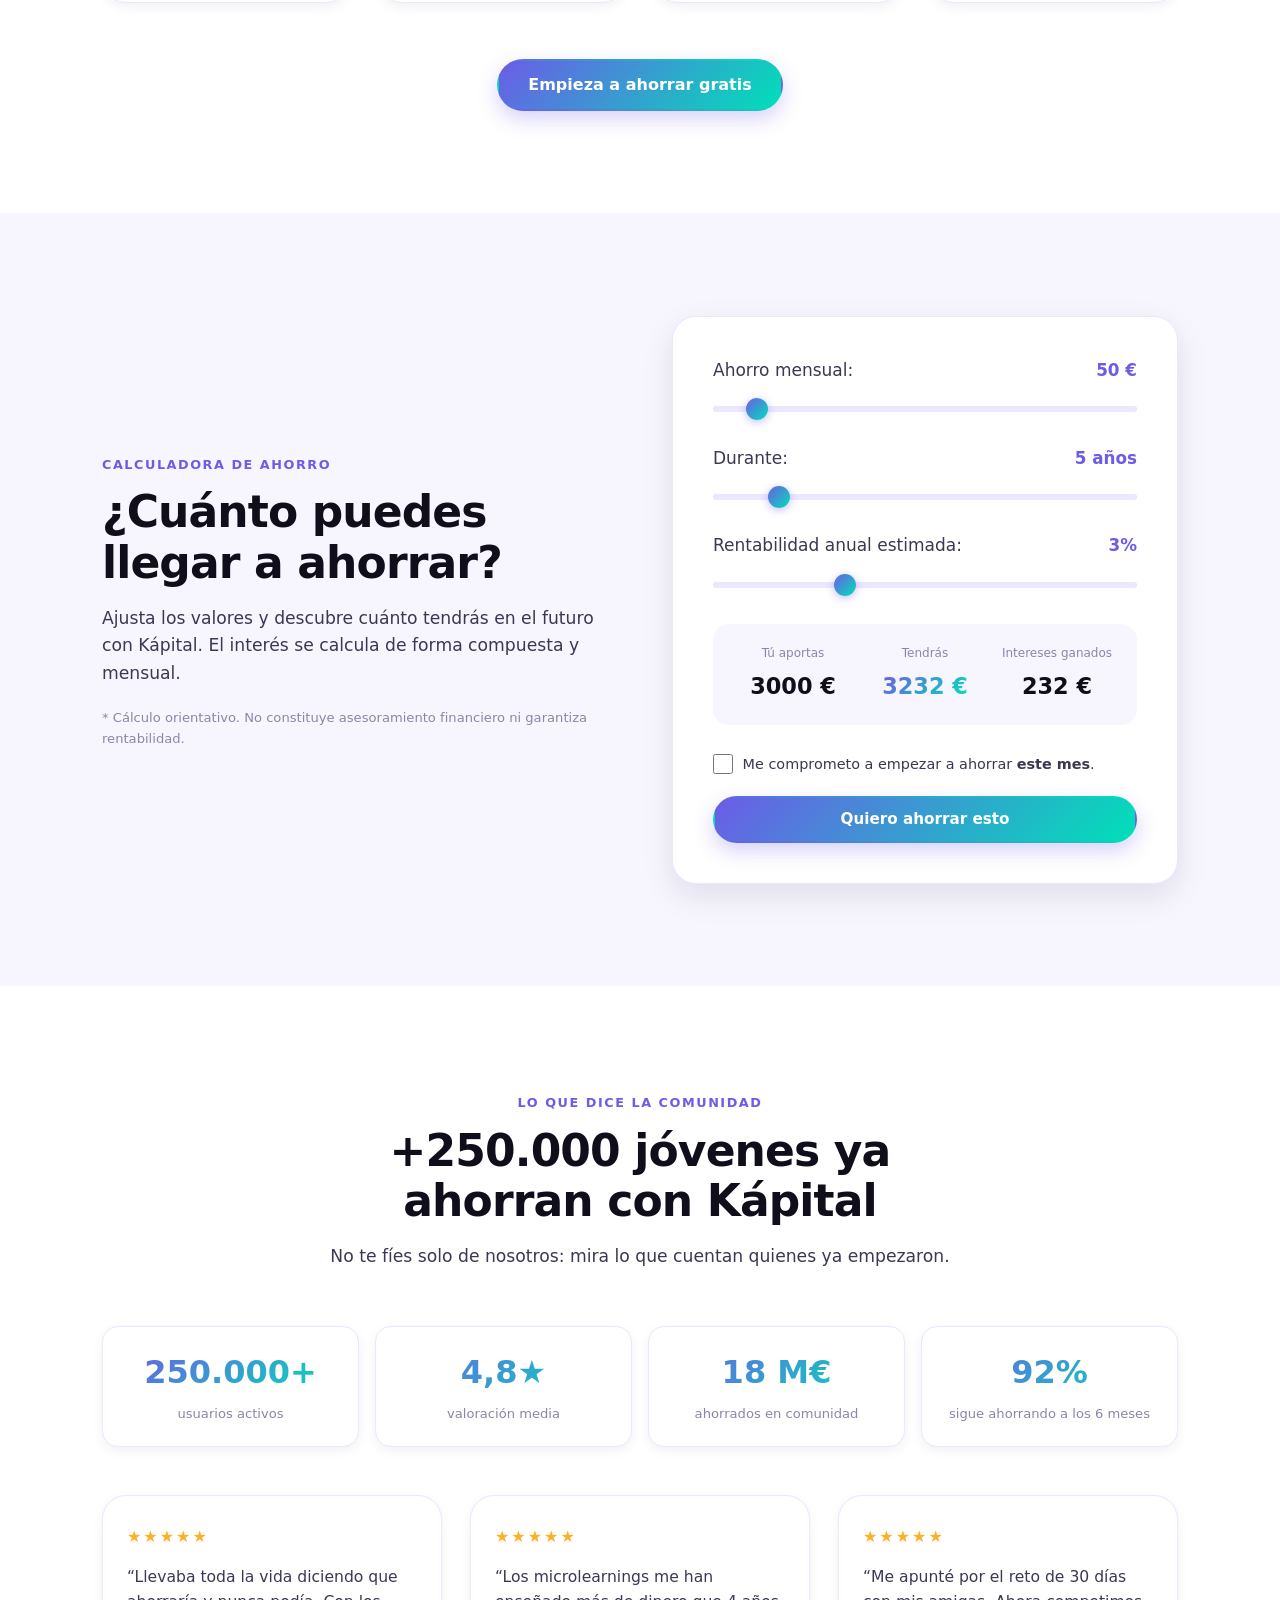
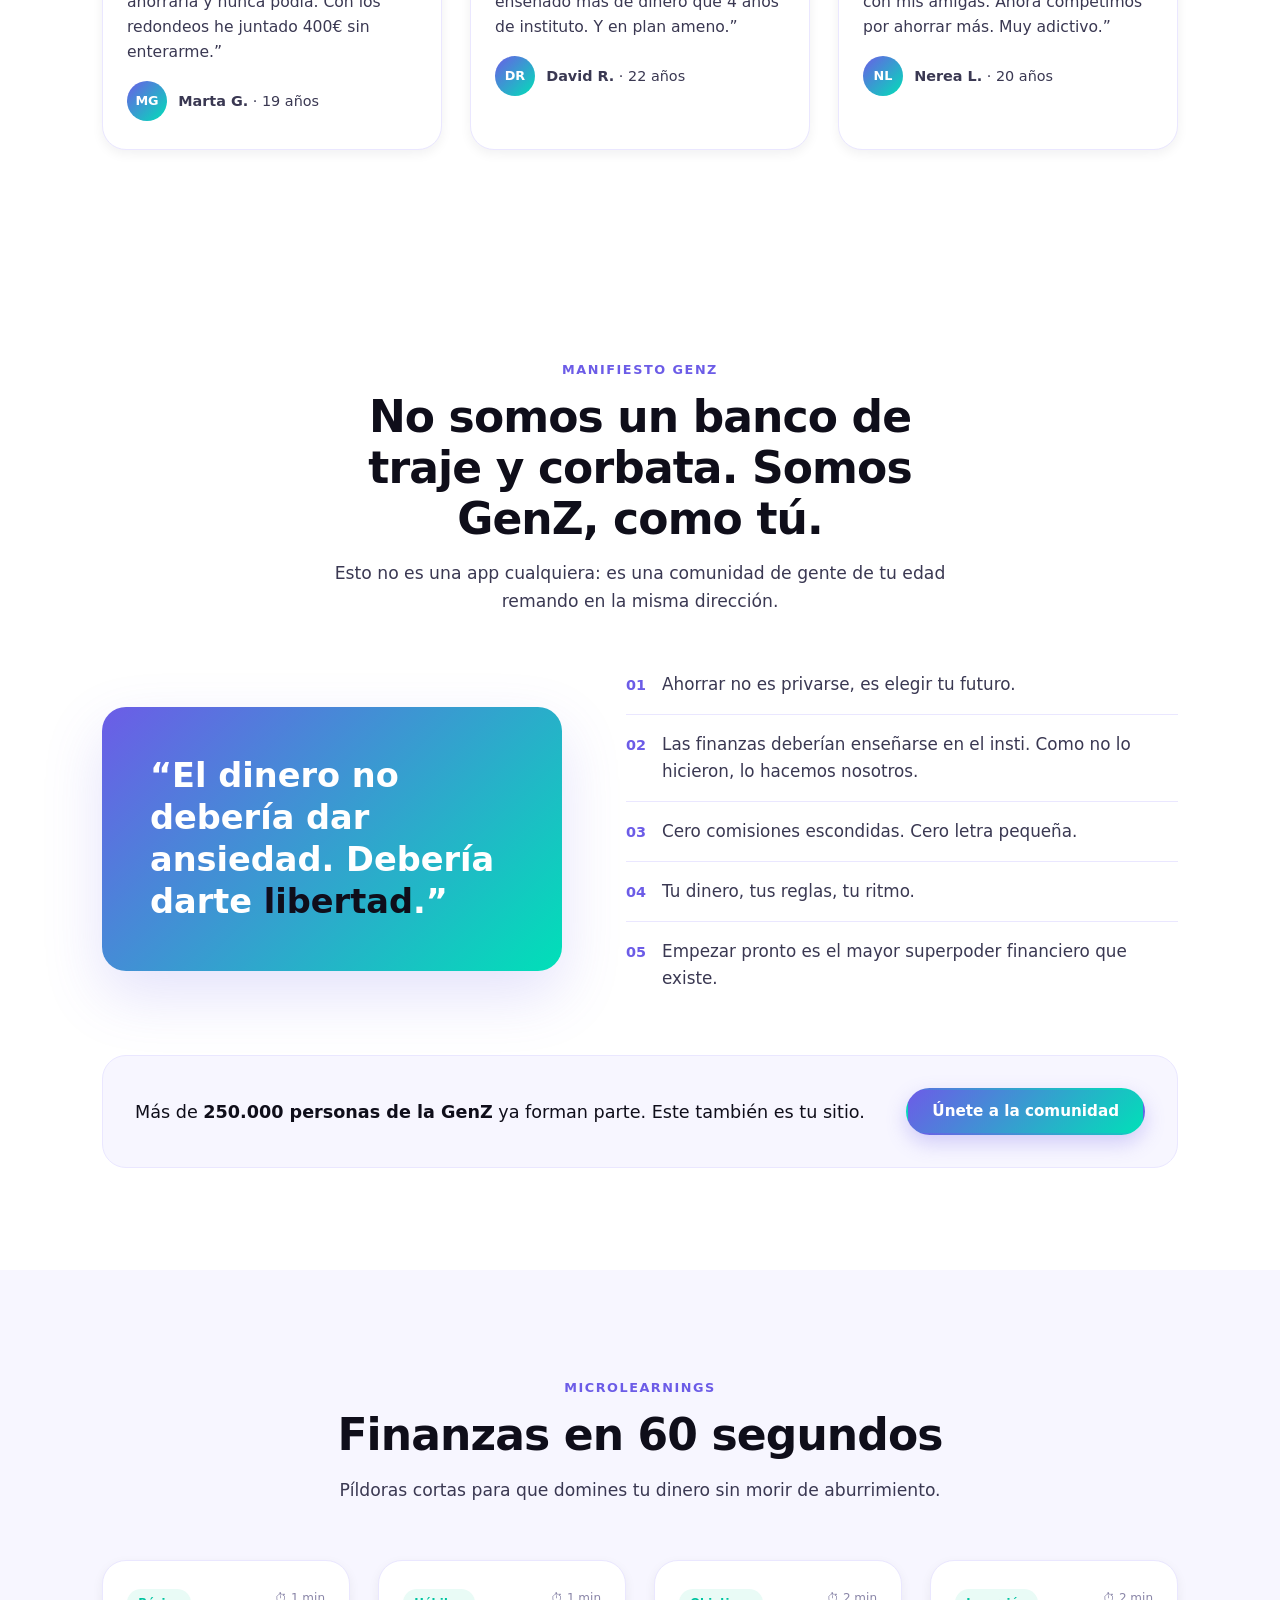
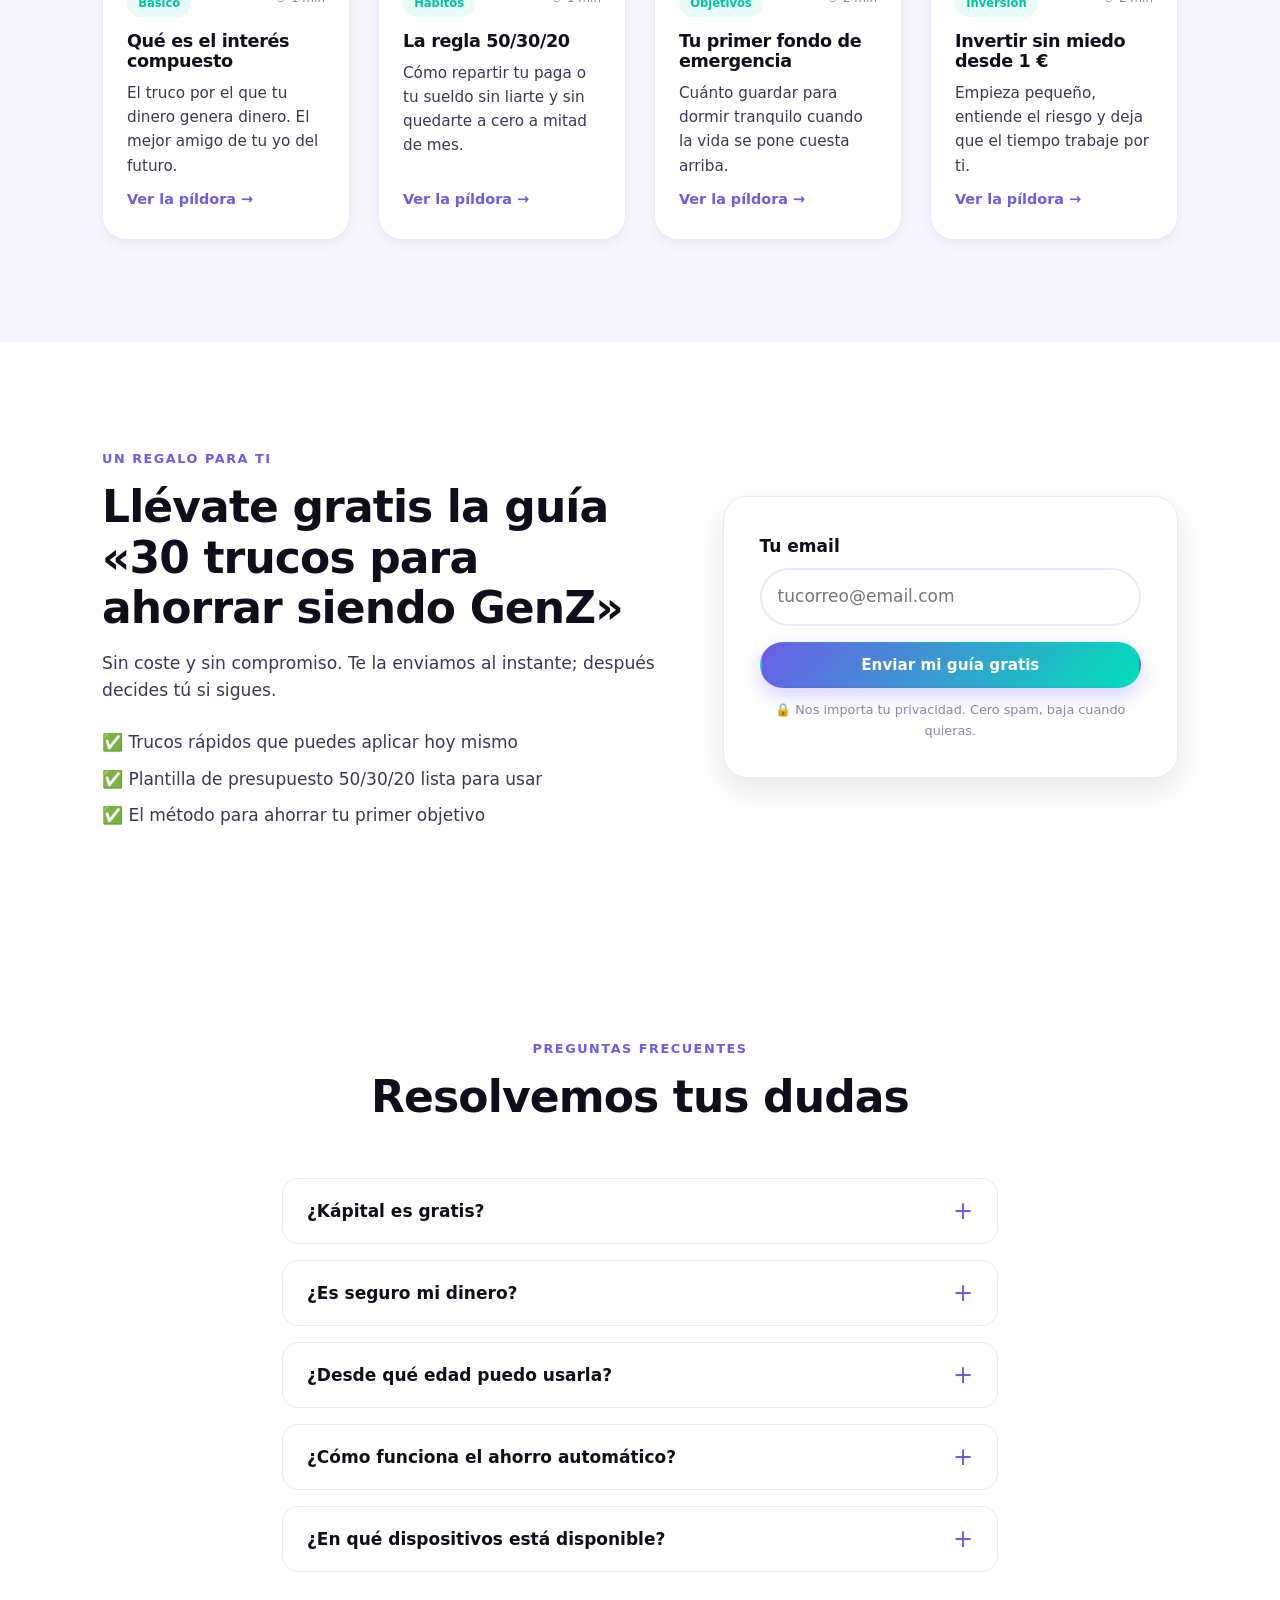
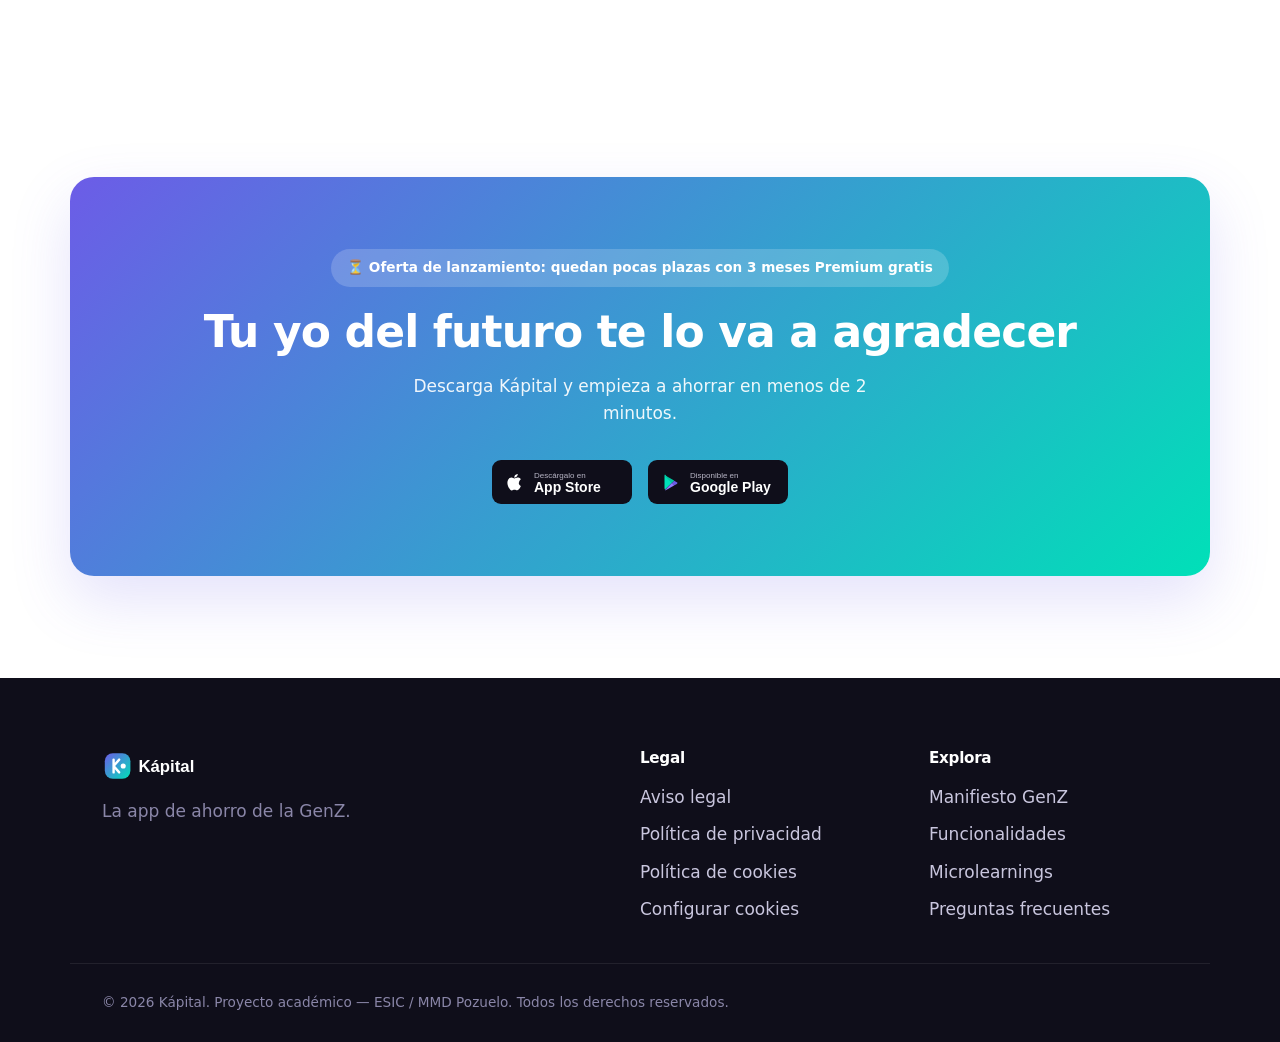
==== commit 7453dcbb: "Aplica los principios de Cialdini y añade widget de chat + WhatsApp Persuasión (Cialdini), cada elem" ====
--- a/index.html
+++ b/index.html
@@ -77,6 +77,20 @@
 <body>
   <!-- Enlace de accesibilidad para saltar al contenido -->
   <a href="#hero" class="skip-link">Saltar al contenido</a>
+
+  <!-- ===================================================================
+       BARRA DE ANUNCIO
+       CIALDINI · ESCASEZ + RECIPROCIDAD: oferta de lanzamiento limitada
+       (plazas que se agotan + cuenta atrás + regalo de 3 meses Premium)
+       =================================================================== -->
+  <div class="announce" id="announce" role="region" aria-label="Oferta de lanzamiento">
+    <p class="announce__text">
+      🎉 <strong>Oferta de lanzamiento:</strong> las primeras 1.000 personas se llevan
+      <strong>3 meses Premium gratis</strong>. Quedan
+      <strong id="announce-spots">217</strong> plazas · termina en
+      <strong id="announce-timer" aria-label="Tiempo restante">47:59:59</strong>
+    </p>
+  </div>
 
   <!-- ===================================================================
        HEADER / CABECERA
@@ -140,6 +154,20 @@
     </section>
 
     <!-- ===================================================================
+         FRANJA DE AUTORIDAD
+         CIALDINI · AUTORIDAD: sellos de confianza, cumplimiento normativo
+         y menciones en medios para respaldar la credibilidad.
+         =================================================================== -->
+    <section class="authority" aria-label="Confianza y respaldo">
+      <div class="container authority__inner">
+        <span class="authority__item">🔒 Datos cifrados · RGPD</span>
+        <span class="authority__item">🏛️ Conforme a la normativa europea de pagos</span>
+        <span class="authority__item">⭐ 4,8/5 · +12.000 reseñas verificadas</span>
+        <span class="authority__item">📰 Hablan de nosotros medios de referencia</span>
+      </div>
+    </section>
+
+    <!-- ===================================================================
          ¿CÓMO FUNCIONA? / USP — 4 columnas + CTA centrado
          Cada columna: icono · título · texto
          =================================================================== -->
@@ -229,19 +257,70 @@
             </div>
           </div>
 
+          <!-- CIALDINI · COMPROMISO Y COHERENCIA: micro-compromiso público y
+               voluntario que aumenta la probabilidad de pasar a la acción. -->
+          <label class="calc__commit">
+            <input type="checkbox" id="calc-commit">
+            <span>Me comprometo a empezar a ahorrar <strong>este mes</strong>.</span>
+          </label>
+          <p class="calc__commit-msg" id="calc-commit-msg" hidden>¡Ese es el espíritu! 🎯 Tu yo del futuro lo está celebrando.</p>
+
           <a href="#descarga" class="btn btn--primary btn--block">Quiero ahorrar esto</a>
         </form>
       </div>
     </section>
 
     <!-- ===================================================================
+         PRUEBA SOCIAL — testimonios + cifras
+         CIALDINI · PRUEBA SOCIAL: mostramos que mucha gente parecida al
+         usuario (misma edad, mismas metas) ya confía y ahorra con Kápital.
+         =================================================================== -->
+    <section class="social section" id="opiniones">
+      <div class="container">
+        <header class="section__head">
+          <span class="section__eyebrow">Lo que dice la comunidad</span>
+          <h2 class="section__title">+250.000 jóvenes ya ahorran con Kápital</h2>
+          <p class="section__subtitle">No te fíes solo de nosotros: mira lo que cuentan quienes ya empezaron.</p>
+        </header>
+
+        <div class="social__stats">
+          <div class="social__stat"><strong>250.000+</strong><span>usuarios activos</span></div>
+          <div class="social__stat"><strong>4,8★</strong><span>valoración media</span></div>
+          <div class="social__stat"><strong>18 M€</strong><span>ahorrados en comunidad</span></div>
+          <div class="social__stat"><strong>92%</strong><span>sigue ahorrando a los 6 meses</span></div>
+        </div>
+
+        <div class="social__grid">
+          <figure class="social__card">
+            <div class="social__stars" aria-label="5 de 5 estrellas">★★★★★</div>
+            <blockquote>“Llevaba toda la vida diciendo que ahorraría y nunca podía. Con los redondeos he juntado 400€ sin enterarme.”</blockquote>
+            <figcaption><span class="social__ava" aria-hidden="true">MG</span> <span><strong>Marta G.</strong> · 19 años</span></figcaption>
+          </figure>
+          <figure class="social__card">
+            <div class="social__stars" aria-label="5 de 5 estrellas">★★★★★</div>
+            <blockquote>“Los microlearnings me han enseñado más de dinero que 4 años de instituto. Y en plan ameno.”</blockquote>
+            <figcaption><span class="social__ava" aria-hidden="true">DR</span> <span><strong>David R.</strong> · 22 años</span></figcaption>
+          </figure>
+          <figure class="social__card">
+            <div class="social__stars" aria-label="5 de 5 estrellas">★★★★★</div>
+            <blockquote>“Me apunté por el reto de 30 días con mis amigas. Ahora competimos por ahorrar más. Muy adictivo.”</blockquote>
+            <figcaption><span class="social__ava" aria-hidden="true">NL</span> <span><strong>Nerea L.</strong> · 20 años</span></figcaption>
+          </figure>
+        </div>
+      </div>
+    </section>
+
+    <!-- ===================================================================
          MANIFIESTO GENZ
          =================================================================== -->
     <section class="manifesto section" id="manifiesto">
       <div class="container">
+        <!-- CIALDINI · UNIDAD: reforzamos el "nosotros" y la identidad compartida
+             (somos GenZ, como tú) para crear pertenencia, no solo simpatía. -->
         <header class="section__head">
           <span class="section__eyebrow">Manifiesto GenZ</span>
-          <h2 class="section__title">Lo que creemos sobre el dinero</h2>
+          <h2 class="section__title">No somos un banco de traje y corbata. Somos GenZ, como tú.</h2>
+          <p class="section__subtitle">Esto no es una app cualquiera: es una comunidad de gente de tu edad remando en la misma dirección.</p>
         </header>
 
         <div class="manifesto__grid">
@@ -256,6 +335,12 @@
             <li><span>05</span> Empezar pronto es el mayor superpoder financiero que existe.</li>
           </ul>
         </div>
+
+        <!-- CIALDINI · UNIDAD: llamada a formar parte del grupo. -->
+        <div class="manifesto__unity">
+          <p>Más de <strong>250.000 personas de la GenZ</strong> ya forman parte. Este también es tu sitio.</p>
+          <a href="#descarga" class="btn btn--primary">Únete a la comunidad</a>
+        </div>
       </div>
     </section>
 
@@ -307,6 +392,33 @@
     </section>
 
     <!-- ===================================================================
+         REGALO GRATUITO (lead magnet)
+         CIALDINI · RECIPROCIDAD: damos algo de valor primero y sin compromiso;
+         el usuario siente el impulso natural de corresponder.
+         =================================================================== -->
+    <section class="gift section" id="guia">
+      <div class="container gift__inner">
+        <div class="gift__text">
+          <span class="section__eyebrow">Un regalo para ti</span>
+          <h2 class="section__title">Llévate gratis la guía «30 trucos para ahorrar siendo GenZ»</h2>
+          <p class="section__subtitle">Sin coste y sin compromiso. Te la enviamos al instante; después decides tú si sigues.</p>
+          <ul class="gift__list">
+            <li>✅ Trucos rápidos que puedes aplicar hoy mismo</li>
+            <li>✅ Plantilla de presupuesto 50/30/20 lista para usar</li>
+            <li>✅ El método para ahorrar tu primer objetivo</li>
+          </ul>
+        </div>
+        <form class="gift__form" id="gift-form" novalidate>
+          <label for="gift-email">Tu email</label>
+          <input type="email" id="gift-email" name="email" required placeholder="tucorreo@email.com" autocomplete="email">
+          <button type="submit" class="btn btn--primary btn--block">Enviar mi guía gratis</button>
+          <small class="gift__note">🔒 Nos importa tu privacidad. Cero spam, baja cuando quieras.</small>
+          <p class="gift__success" id="gift-success" hidden>¡Hecho! 🎉 Revisa tu correo, te hemos enviado la guía. Un pequeño detalle de nuestra parte.</p>
+        </form>
+      </div>
+    </section>
+
+    <!-- ===================================================================
          PREGUNTAS FRECUENTES (acordeón)
          =================================================================== -->
     <section class="faq section" id="faq">
@@ -350,6 +462,8 @@
          =================================================================== -->
     <section class="download section" id="descarga">
       <div class="container download__inner">
+        <!-- CIALDINI · ESCASEZ: recordamos que la oferta de lanzamiento es limitada. -->
+        <span class="download__urgency">⏳ Oferta de lanzamiento: quedan pocas plazas con 3 meses Premium gratis</span>
         <h2 class="download__title">Tu yo del futuro te lo va a agradecer</h2>
         <p class="download__text">Descarga Kápital y empieza a ahorrar en menos de 2 minutos.</p>
         <div class="download__badges">
@@ -454,6 +568,61 @@
     </div>
   </div>
 
+  <!-- ===================================================================
+       AVISOS DE ACTIVIDAD EN VIVO (esquina inferior izquierda)
+       CIALDINI · PRUEBA SOCIAL: notificaciones reales-time de que otras
+       personas están usando la app ahora mismo.
+       =================================================================== -->
+  <div class="live-toasts" id="live-toasts" aria-live="polite" aria-label="Actividad reciente"></div>
+
+  <!-- ===================================================================
+       WIDGETS FLOTANTES (esquina inferior derecha)
+       CIALDINI · SIMPATÍA (AGRADO): una persona real, cercana y disponible
+       genera confianza y hace la marca más agradable y humana.
+       Estructura: chat online (avatar + desplegable) y, debajo, WhatsApp.
+       =================================================================== -->
+  <div class="fab-stack">
+    <!-- Desplegable del chat online -->
+    <div class="chat-panel" id="chat-panel" role="dialog" aria-label="Chat online con el equipo de Kápital" hidden>
+      <div class="chat-panel__header">
+        <img src="img/avatar-agente.svg" alt="" class="chat-panel__avatar" width="44" height="44">
+        <div class="chat-panel__who">
+          <strong>Laura · Equipo Kápital</strong>
+          <span class="chat-panel__status"><i></i> En línea · responde en ~2 min</span>
+        </div>
+        <button class="chat-panel__close" data-chat-close aria-label="Cerrar chat">&times;</button>
+      </div>
+      <div class="chat-panel__body" id="chat-body">
+        <div class="chat-msg chat-msg--in">
+          <p>¡Hola! 👋 Soy Laura, del equipo de Kápital. ¿En qué puedo ayudarte?</p>
+        </div>
+        <div class="chat-quick" id="chat-quick">
+          <button type="button" class="chat-quick__btn" data-quick="gratis">¿Es gratis?</button>
+          <button type="button" class="chat-quick__btn" data-quick="empezar">¿Cómo empiezo?</button>
+          <button type="button" class="chat-quick__btn" data-quick="seguro">¿Es seguro?</button>
+        </div>
+      </div>
+      <form class="chat-panel__input" id="chat-form">
+        <input type="text" id="chat-text" placeholder="Escribe tu mensaje…" autocomplete="off" aria-label="Escribe tu mensaje">
+        <button type="submit" aria-label="Enviar mensaje">➤</button>
+      </form>
+      <a class="chat-panel__wa" href="https://wa.me/34600000000?text=Hola%2C%20quiero%20saber%20m%C3%A1s%20de%20K%C3%A1pital" target="_blank" rel="noopener">
+        <img src="img/whatsapp.svg" alt="" width="18" height="18"> Continuar en WhatsApp
+      </a>
+    </div>
+
+    <!-- Botón: avatar de chat online -->
+    <button class="fab fab--chat" id="chat-toggle" aria-expanded="false" aria-controls="chat-panel" aria-label="Abrir chat online">
+      <img src="img/avatar-agente.svg" alt="" class="fab__avatar" width="56" height="56">
+      <span class="fab__dot" aria-hidden="true"></span>
+    </button>
+
+    <!-- Botón: WhatsApp -->
+    <a class="fab fab--wa" href="https://wa.me/34600000000?text=Hola%2C%20quiero%20saber%20m%C3%A1s%20de%20K%C3%A1pital" target="_blank" rel="noopener" aria-label="Escríbenos por WhatsApp">
+      <img src="img/whatsapp.svg" alt="" class="fab__icon" width="30" height="30">
+    </a>
+  </div>
+
   <!-- Scripts -->
   <script src="js/cookies.js"></script>
   <script src="js/main.js"></script>
--- a/css/styles.css
+++ b/css/styles.css
@@ -420,6 +420,207 @@
   .header__cta { padding: .7rem 1rem; font-size: .82rem; }
 }
 
+/* ===================================================================
+   PRINCIPIOS DE CIALDINI (elementos de persuasión) + WIDGETS FLOTANTES
+   =================================================================== */
+
+/* ESCASEZ · barra de anuncio con oferta limitada + cuenta atrás */
+.announce {
+  background: var(--ink); color: #fff; text-align: center;
+  font-size: .9rem; padding: .6rem 1rem;
+}
+.announce__text { margin: 0; }
+.announce__text strong { color: var(--mint); }
+.announce[hidden] { display: none; }
+
+/* AUTORIDAD · franja de sellos de confianza */
+.authority { background: var(--bg-alt); border-block: 1px solid var(--line); }
+.authority__inner {
+  display: flex; flex-wrap: wrap; justify-content: center; align-items: center;
+  gap: .75rem 2rem; padding-block: 1.1rem; text-align: center;
+}
+.authority__item { color: var(--ink-soft); font-size: .875rem; font-weight: 500; }
+
+/* COMPROMISO Y COHERENCIA · micro-compromiso en la calculadora */
+.calc__commit {
+  display: flex; align-items: flex-start; gap: .6rem; cursor: pointer;
+  font-size: .9rem; color: var(--ink-soft); margin: .25rem 0 1.25rem;
+}
+.calc__commit input { width: 20px; height: 20px; accent-color: var(--purple); flex-shrink: 0; margin-top: 1px; }
+.calc__commit-msg {
+  background: var(--bg-mint); color: var(--mint-dark); font-weight: 600; font-size: .9rem;
+  border-radius: 12px; padding: .7rem .9rem; margin: -.5rem 0 1.25rem;
+}
+.calc__commit-msg[hidden] { display: none; }
+
+/* PRUEBA SOCIAL · cifras + testimonios */
+.social__stats {
+  display: grid; grid-template-columns: repeat(4, 1fr); gap: 1rem;
+  margin-bottom: clamp(2rem, 4vw, 3rem);
+}
+.social__stat {
+  text-align: center; background: var(--bg); border: 1px solid var(--line);
+  border-radius: var(--radius); padding: 1.25rem 1rem; box-shadow: var(--shadow-sm);
+}
+.social__stat strong {
+  display: block; font-size: clamp(1.4rem, 1rem + 2vw, 2rem);
+  background: var(--gradient); -webkit-background-clip: text; background-clip: text;
+  -webkit-text-fill-color: transparent; color: transparent;
+}
+.social__stat span { font-size: .82rem; color: var(--muted); }
+.social__grid { display: grid; grid-template-columns: repeat(3, 1fr); gap: clamp(1rem, 2.5vw, 1.75rem); }
+.social__card {
+  background: var(--bg); border: 1px solid var(--line); border-radius: var(--radius-lg);
+  padding: 1.75rem 1.5rem; box-shadow: var(--shadow-sm); display: flex; flex-direction: column; gap: 1rem;
+}
+.social__stars { color: #FFB020; letter-spacing: 2px; font-size: 1rem; }
+.social__card blockquote { margin: 0; color: var(--ink-soft); font-size: .975rem; }
+.social__card figcaption { display: flex; align-items: center; gap: .7rem; font-size: .9rem; color: var(--ink-soft); }
+.social__ava {
+  display: grid; place-items: center; width: 40px; height: 40px; border-radius: 50%;
+  background: var(--gradient); color: #fff; font-weight: 700; font-size: .8rem; flex-shrink: 0;
+}
+
+/* UNIDAD · llamada a la comunidad */
+.manifesto__unity {
+  display: flex; flex-wrap: wrap; align-items: center; justify-content: space-between; gap: 1.25rem;
+  margin-top: clamp(2rem, 4vw, 3rem); padding: clamp(1.5rem, 3vw, 2rem);
+  background: var(--bg-alt); border: 1px solid var(--line); border-radius: var(--radius-lg);
+}
+.manifesto__unity p { margin: 0; font-size: 1.1rem; }
+
+/* RECIPROCIDAD · lead magnet (guía gratis) */
+.gift__inner {
+  display: grid; grid-template-columns: 1.1fr .9fr; gap: clamp(2rem, 5vw, 4rem); align-items: center;
+}
+.gift__list { list-style: none; padding: 0; margin: 1.5rem 0 0; display: grid; gap: .6rem; color: var(--ink-soft); }
+.gift__form {
+  background: var(--bg); border: 1px solid var(--line); border-radius: var(--radius-lg);
+  padding: clamp(1.5rem, 4vw, 2.25rem); box-shadow: var(--shadow);
+}
+.gift__form label { display: block; font-weight: 600; margin-bottom: .5rem; }
+.gift__form input {
+  width: 100%; padding: .85rem 1rem; border: 2px solid var(--line); border-radius: var(--radius-pill);
+  font: inherit; margin-bottom: 1rem;
+}
+.gift__form input:focus-visible { border-color: var(--purple); outline: none; }
+.gift__note { display: block; text-align: center; color: var(--muted); font-size: .8rem; margin-top: .75rem; }
+.gift__success {
+  background: var(--bg-mint); color: var(--mint-dark); font-weight: 600;
+  border-radius: 12px; padding: .85rem 1rem; margin-top: 1rem; font-size: .9rem;
+}
+.gift__success[hidden] { display: none; }
+
+/* ESCASEZ · urgencia en el CTA de descarga */
+.download__urgency {
+  display: inline-block; background: rgba(255,255,255,.18); color: #fff;
+  font-weight: 600; font-size: .85rem; padding: .5rem 1rem; border-radius: var(--radius-pill);
+  margin-bottom: 1.25rem;
+}
+
+/* PRUEBA SOCIAL · avisos de actividad en vivo (abajo-izquierda) */
+.live-toasts {
+  position: fixed; left: 1.25rem; bottom: 1.25rem; z-index: 900;
+  display: flex; flex-direction: column; gap: .6rem; max-width: 300px; pointer-events: none;
+}
+.live-toast {
+  display: flex; align-items: center; gap: .7rem;
+  background: var(--white); border: 1px solid var(--line); border-radius: var(--radius);
+  box-shadow: var(--shadow); padding: .7rem .9rem; font-size: .82rem; color: var(--ink-soft);
+  opacity: 0; transform: translateY(10px); transition: opacity .35s ease, transform .35s ease;
+}
+.live-toast.is-visible { opacity: 1; transform: translateY(0); }
+.live-toast__dot { width: 8px; height: 8px; border-radius: 50%; background: var(--mint-dark); flex-shrink: 0; }
+.live-toast strong { color: var(--ink); }
+
+/* WIDGETS FLOTANTES · chat online + WhatsApp (abajo-derecha) */
+.fab-stack {
+  position: fixed; right: 1.25rem; bottom: 1.25rem; z-index: 950;
+  display: flex; flex-direction: column; align-items: flex-end; gap: .85rem;
+}
+.fab {
+  position: relative; display: grid; place-items: center;
+  width: 60px; height: 60px; border: none; border-radius: 50%; cursor: pointer;
+  box-shadow: 0 10px 24px rgba(15,14,26,.22); transition: transform .15s ease, box-shadow .2s ease;
+}
+.fab:hover { transform: translateY(-3px); box-shadow: 0 14px 30px rgba(15,14,26,.28); }
+.fab--wa { background: #25D366; }
+.fab--chat { background: var(--white); overflow: visible; padding: 0; }
+.fab__avatar { width: 56px; height: 56px; border-radius: 50%; }
+.fab__icon { width: 30px; height: 30px; }
+.fab__dot {
+  position: absolute; top: 2px; right: 2px; width: 14px; height: 14px; border-radius: 50%;
+  background: #2ecc71; border: 2px solid #fff;
+  box-shadow: 0 0 0 0 rgba(46,204,113,.6); animation: fabPulse 2s infinite;
+}
+@keyframes fabPulse {
+  0% { box-shadow: 0 0 0 0 rgba(46,204,113,.6); }
+  70% { box-shadow: 0 0 0 10px rgba(46,204,113,0); }
+  100% { box-shadow: 0 0 0 0 rgba(46,204,113,0); }
+}
+
+/* Panel del chat (desplegable) */
+.chat-panel {
+  width: min(340px, calc(100vw - 2.5rem));
+  background: var(--white); border: 1px solid var(--line); border-radius: var(--radius-lg);
+  box-shadow: 0 24px 60px rgba(15,14,26,.25); overflow: hidden;
+  display: flex; flex-direction: column;
+  transform-origin: bottom right; animation: chatIn .22s ease;
+}
+.chat-panel[hidden] { display: none; }
+@keyframes chatIn { from { opacity: 0; transform: translateY(12px) scale(.96); } to { opacity: 1; transform: none; } }
+.chat-panel__header {
+  display: flex; align-items: center; gap: .7rem; padding: .9rem 1rem;
+  background: var(--gradient); color: #fff;
+}
+.chat-panel__avatar { width: 44px; height: 44px; border-radius: 50%; border: 2px solid rgba(255,255,255,.5); }
+.chat-panel__who { display: grid; gap: .1rem; line-height: 1.2; }
+.chat-panel__who strong { font-size: .95rem; }
+.chat-panel__status { display: flex; align-items: center; gap: .35rem; font-size: .75rem; opacity: .95; }
+.chat-panel__status i { width: 8px; height: 8px; border-radius: 50%; background: #2ecc71; display: inline-block; }
+.chat-panel__close {
+  margin-left: auto; background: none; border: none; color: #fff; font-size: 1.6rem; line-height: 1; cursor: pointer;
+}
+.chat-panel__body { padding: 1rem; display: flex; flex-direction: column; gap: .75rem; max-height: 320px; overflow-y: auto; background: var(--bg-alt); }
+.chat-msg { max-width: 85%; }
+.chat-msg p { margin: 0; padding: .65rem .85rem; border-radius: 14px; font-size: .9rem; }
+.chat-msg--in { align-self: flex-start; }
+.chat-msg--in p { background: var(--white); border: 1px solid var(--line); color: var(--ink); border-bottom-left-radius: 4px; }
+.chat-msg--out { align-self: flex-end; }
+.chat-msg--out p { background: var(--purple); color: #fff; border-bottom-right-radius: 4px; }
+.chat-quick { display: flex; flex-wrap: wrap; gap: .5rem; }
+.chat-quick__btn {
+  background: var(--white); border: 1px solid var(--purple); color: var(--purple);
+  font-size: .8rem; font-weight: 600; padding: .45rem .8rem; border-radius: var(--radius-pill); cursor: pointer;
+  transition: background .2s, color .2s;
+}
+.chat-quick__btn:hover { background: var(--purple); color: #fff; }
+.chat-panel__input { display: flex; gap: .5rem; padding: .75rem; border-top: 1px solid var(--line); }
+.chat-panel__input input { flex: 1; border: 2px solid var(--line); border-radius: var(--radius-pill); padding: .6rem .9rem; font: inherit; }
+.chat-panel__input input:focus-visible { border-color: var(--purple); outline: none; }
+.chat-panel__input button {
+  width: 42px; height: 42px; border: none; border-radius: 50%; background: var(--gradient);
+  color: #fff; font-size: 1rem; cursor: pointer; flex-shrink: 0;
+}
+.chat-panel__wa {
+  display: flex; align-items: center; justify-content: center; gap: .5rem;
+  background: #25D366; color: #fff; font-weight: 600; font-size: .9rem; padding: .8rem; text-decoration: none;
+}
+.chat-panel__wa:hover { background: #1EBE5A; }
+
+/* Responsive de los nuevos bloques */
+@media (max-width: 960px) {
+  .social__stats { grid-template-columns: repeat(2, 1fr); }
+  .social__grid { grid-template-columns: 1fr; }
+  .gift__inner { grid-template-columns: 1fr; }
+}
+@media (max-width: 680px) {
+  .social__stats { grid-template-columns: 1fr 1fr; }
+  .manifesto__unity { flex-direction: column; align-items: flex-start; }
+  .live-toasts { display: none; } /* en móvil evitamos tapar contenido */
+  .fab-stack { right: 1rem; bottom: 1rem; }
+}
+
 /* 17. PÁGINAS LEGALES ---------------------------------------------- */
 .legal { padding-block: clamp(2.5rem, 6vw, 4.5rem); }
 .legal__header { text-align: center; margin-bottom: clamp(2rem, 5vw, 3rem); }
